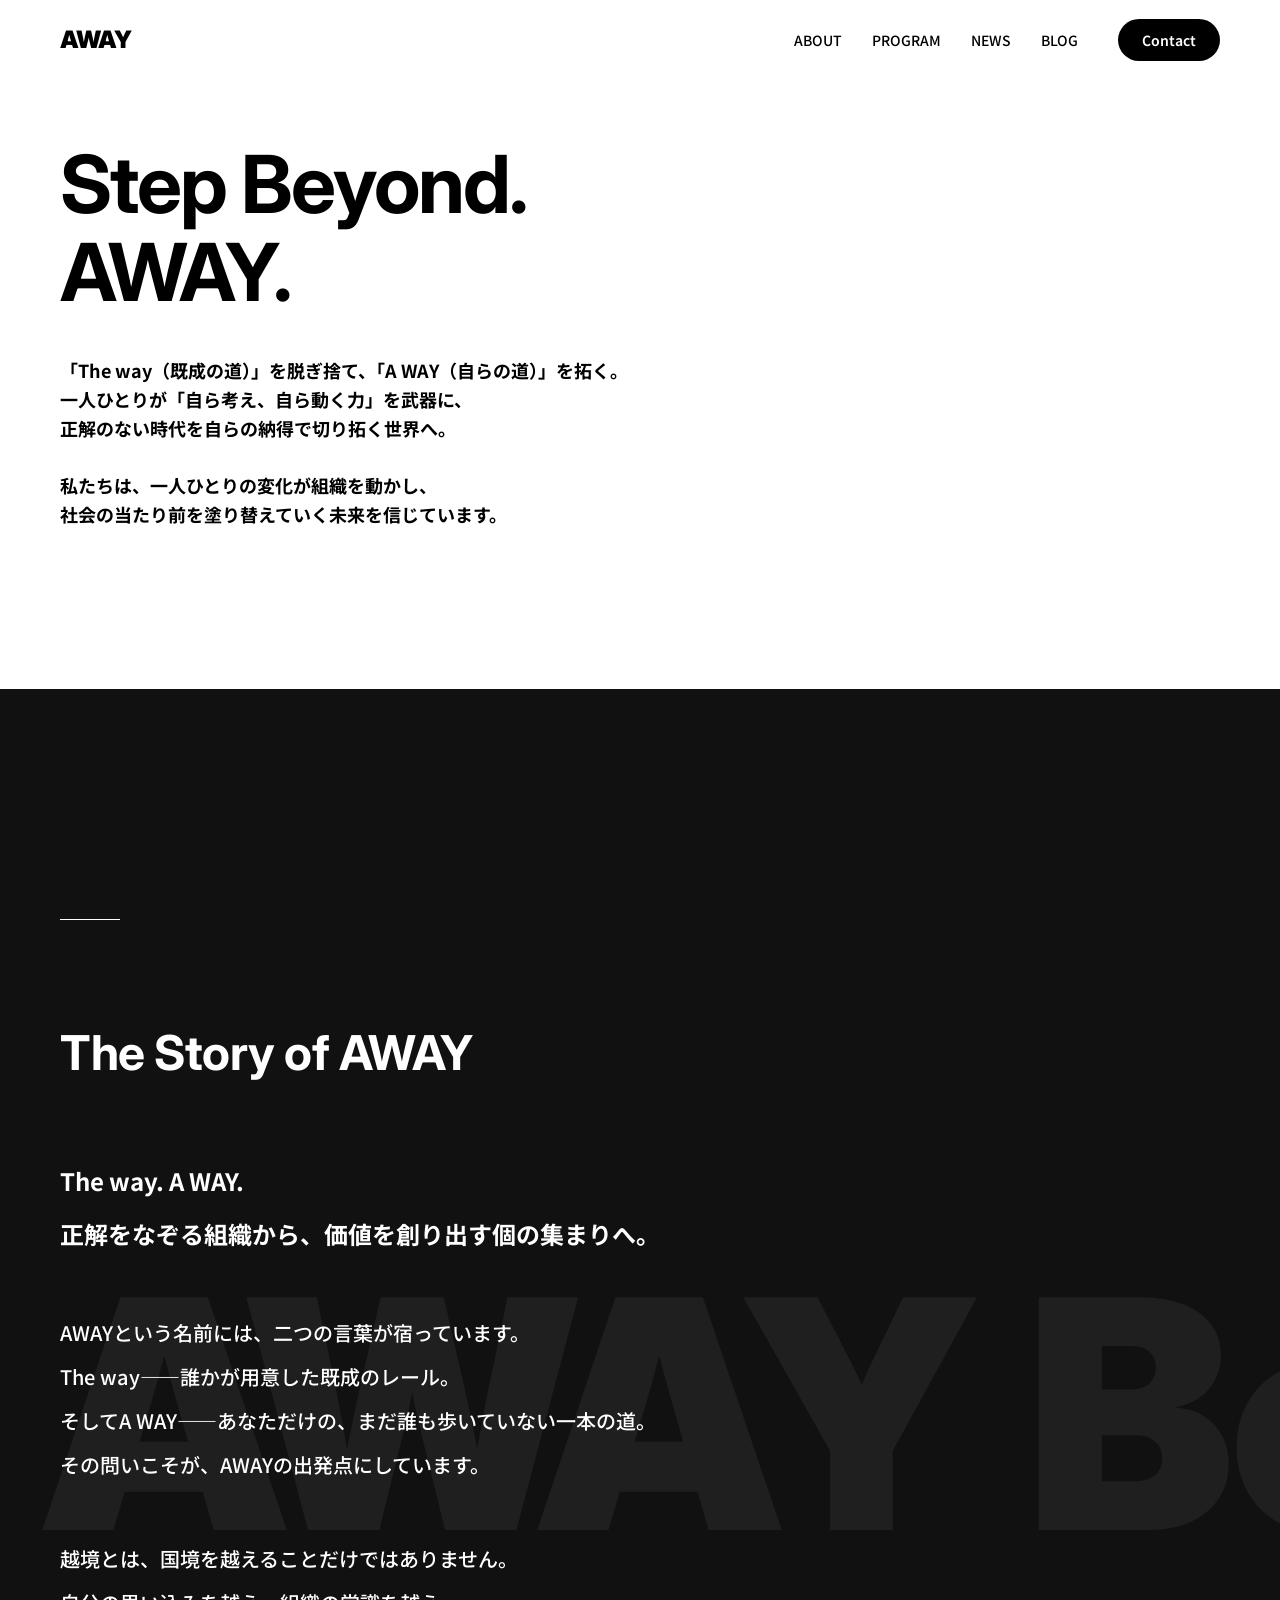
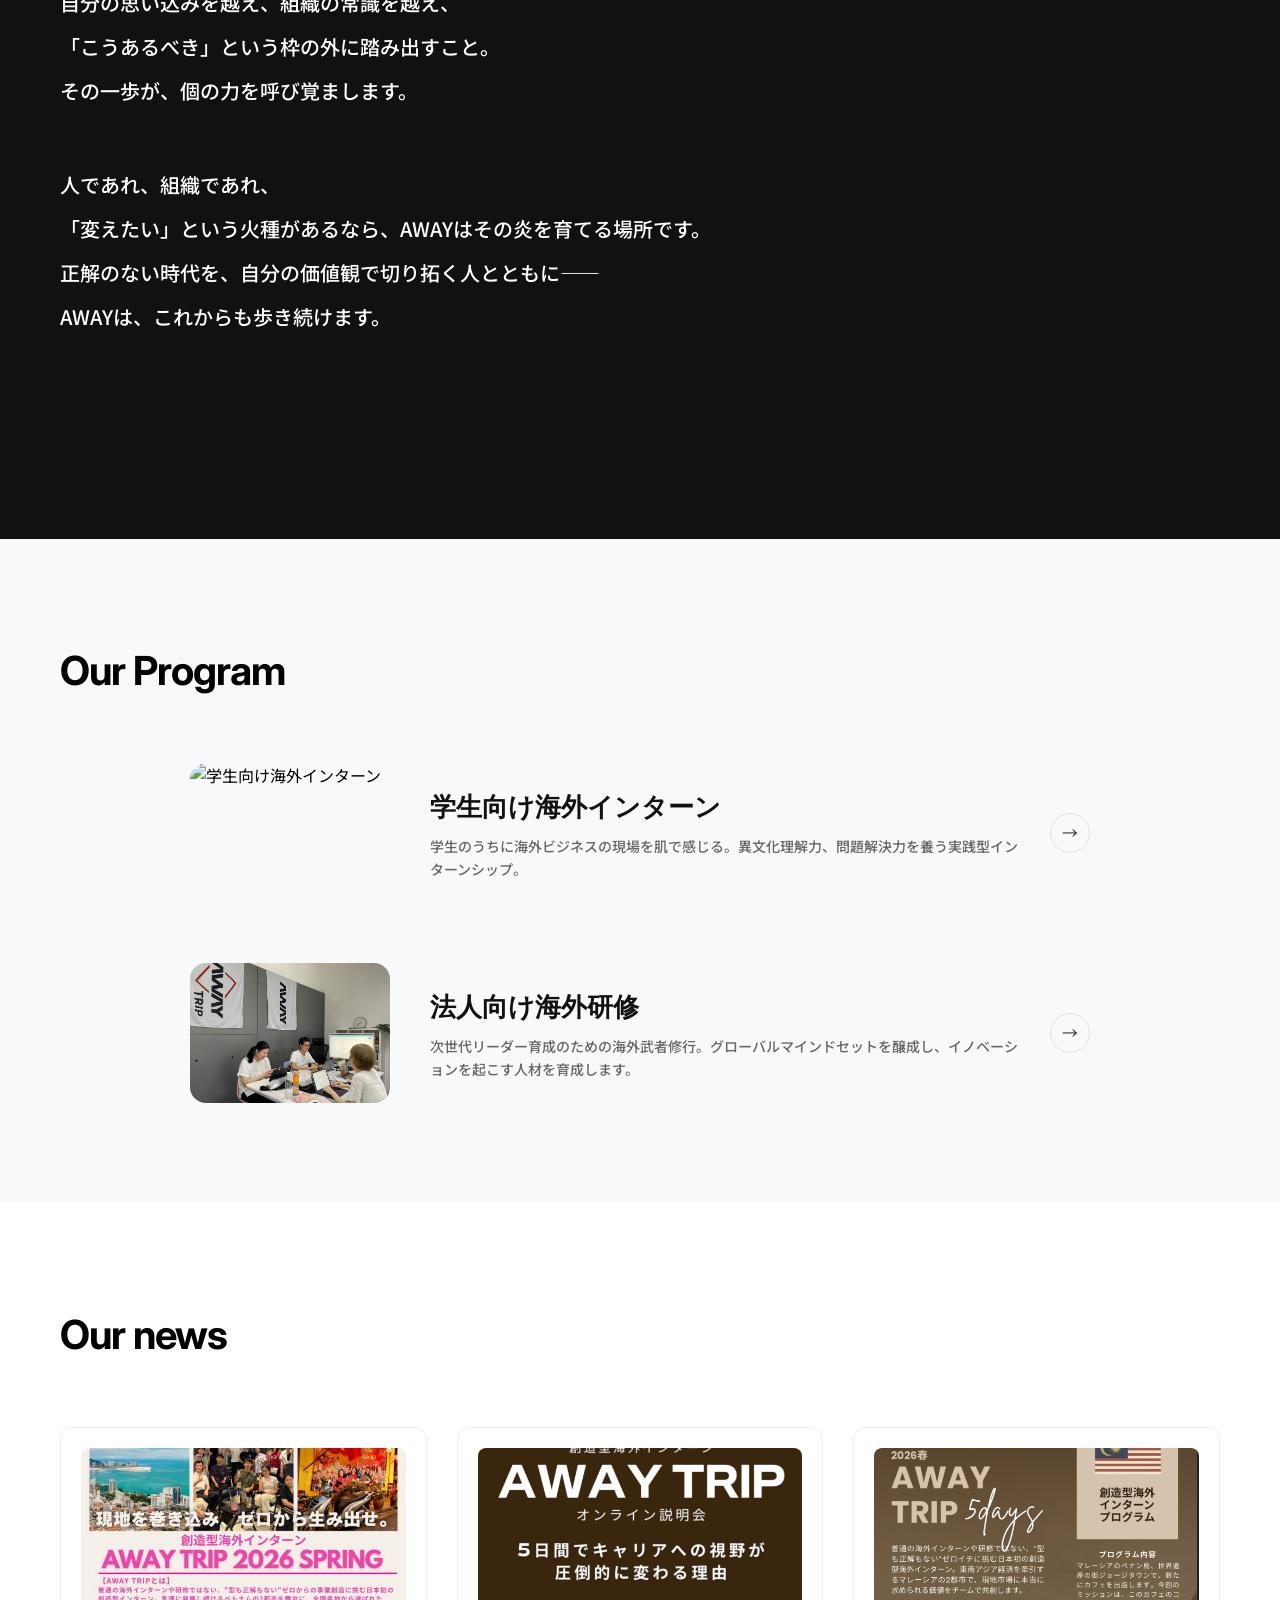
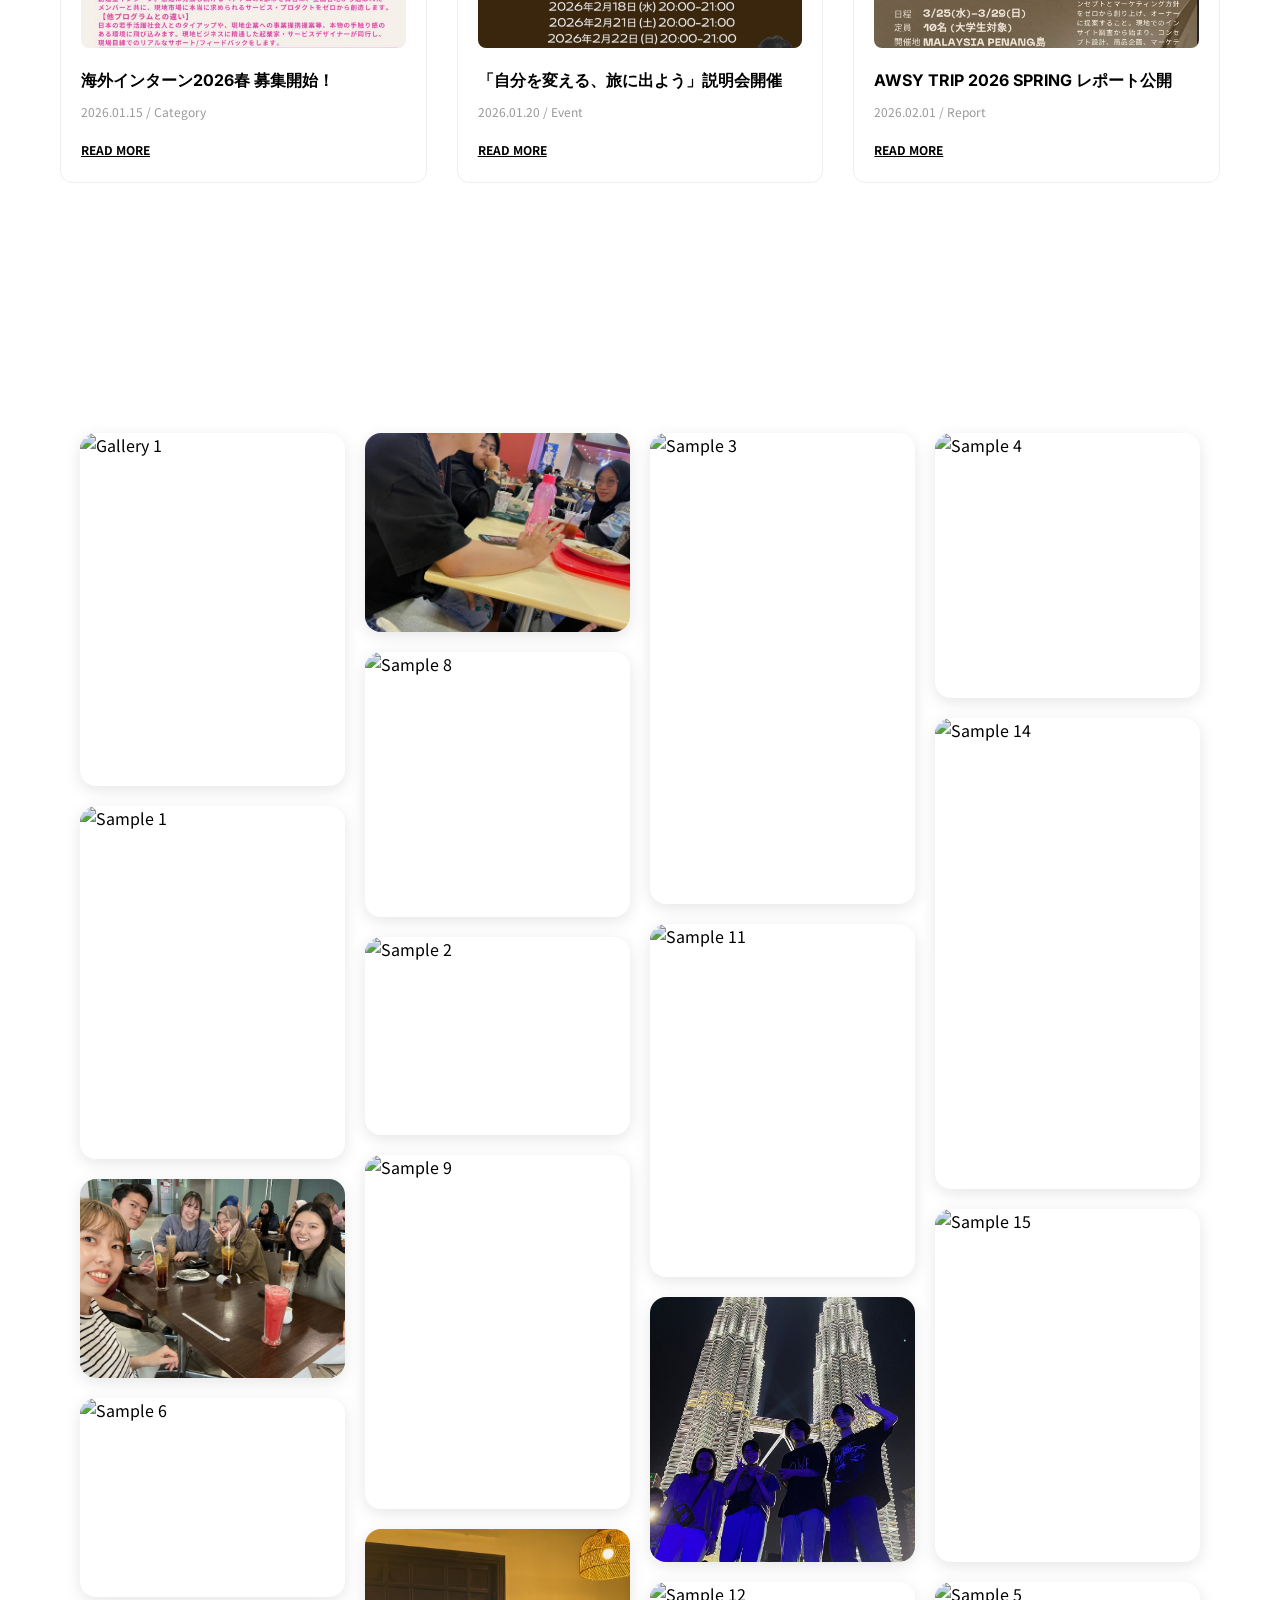
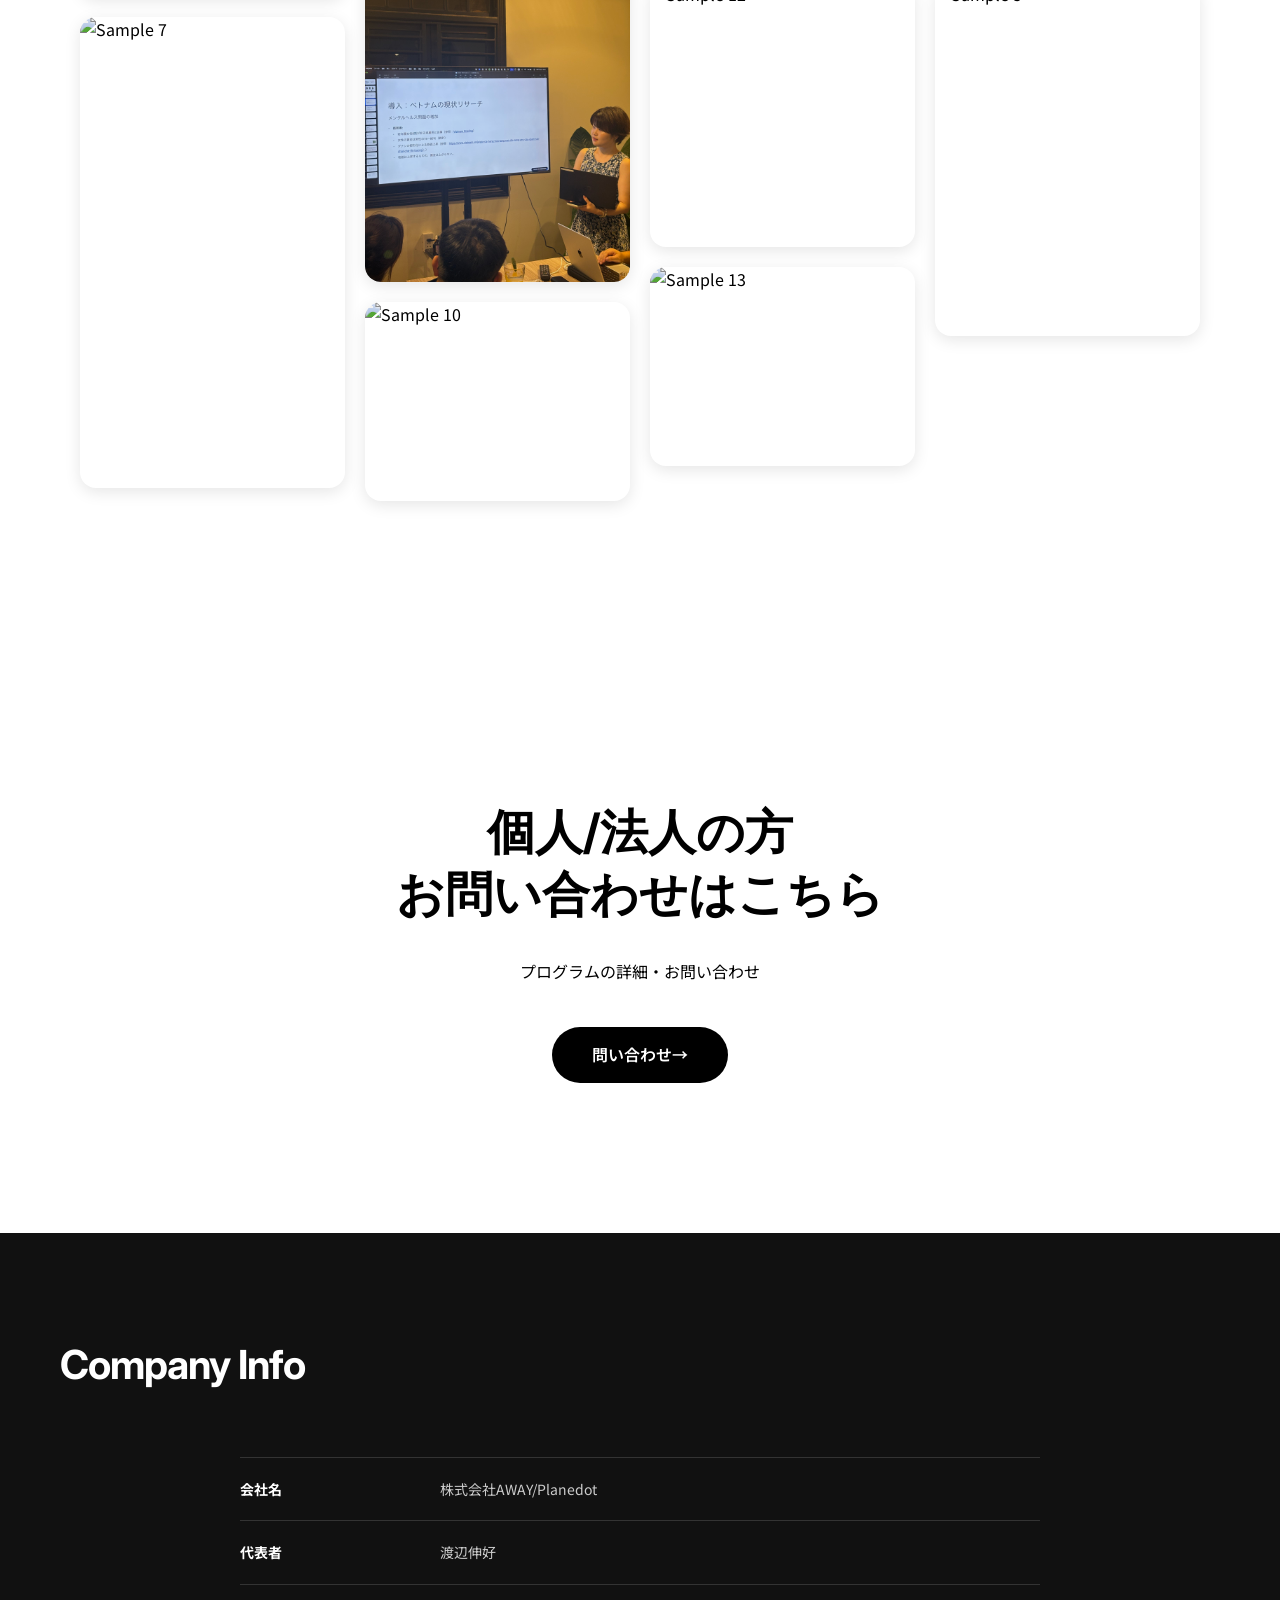
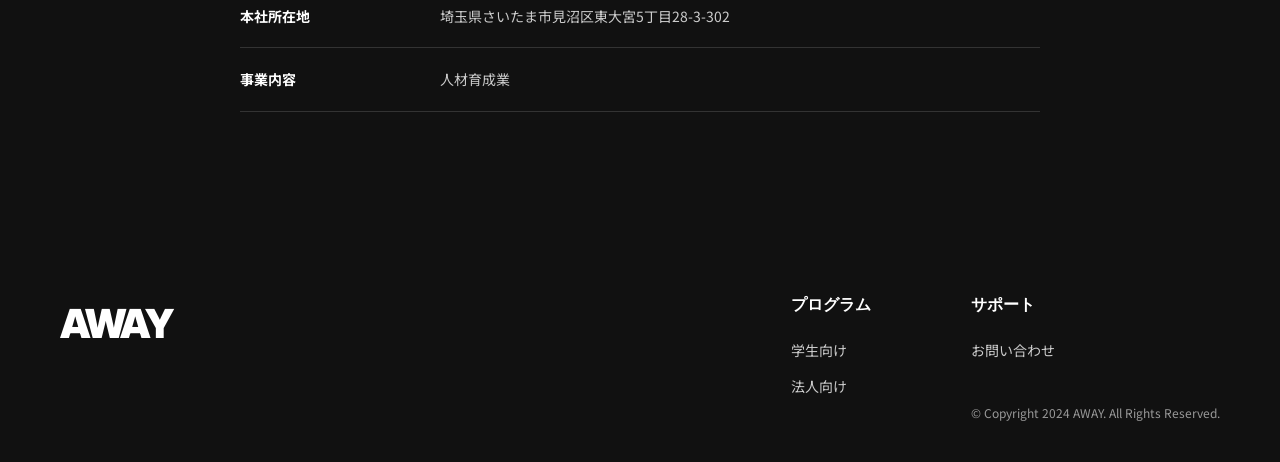
==== index.html @ 97340604 "Initial commit" ====
<!DOCTYPE html>
<html lang="ja">

<head>
    <meta charset="UTF-8">
    <meta name="viewport" content="width=device-width, initial-scale=1.0">
    <title>AWAY - Step Beyond.</title>
    <link rel="preconnect" href="https://fonts.googleapis.com">
    <link rel="preconnect" href="https://fonts.gstatic.com" crossorigin>
    <link
        href="https://fonts.googleapis.com/css2?family=Inter:wght@400;500;600;700&family=Noto+Sans+JP:wght@400;500;700&display=swap"
        rel="stylesheet">
    <link rel="icon" href="favicon.png" type="image/png">
    <link rel="stylesheet" href="styles.css">
</head>

<body>
    <header class="header">
        <div class="container header-container">
            <a href="#" class="logo">AWAY</a>
            <nav class="nav">
                <ul class="nav-list">
                    <li><a href="#about">ABOUT</a></li>
                    <li><a href="#program">Program</a></li>
                    <li><a href="#news">News</a></li>
                    <li><a href="https://note.com/away_college" target="_blank">Blog</a></li>
                </ul>
                <a href="contact.html" class="btn btn-black">Contact</a>
            </nav>
        </div>
    </header>

    <main>
        <section id="about" class="hero">
            <div class="container">
                <h1 class="hero-title">Step Beyond.<br>AWAY.</h1>
                <p class="hero-text">
                    「The way（既成の道）」を脱ぎ捨て、「A WAY（自らの道）」を拓く。<br>
                    一人ひとりが「自ら考え、自ら動く力」を武器に、<br>
                    正解のない時代を自らの納得で切り拓く世界へ。<br><br>

                    私たちは、一人ひとりの変化が組織を動かし、<br>
                    社会の当たり前を塗り替えていく未来を信じています。<br>
                </p>
            </div>
        </section>

        <section class="story theme-dark">
            <div class="story-background-text" aria-hidden="true">AWAY Beyond</div>
            <div class="container" style="position: relative; z-index: 2;">
                <div class="hero-divider"></div>
                <div class="hero-description-block">
                    <h2 class="story-title">The Story of AWAY</h2>
                    <p class="story-lead">
                        The way. A WAY.<br>
                        正解をなぞる組織から、価値を創り出す個の集まりへ。
                    </p>
                    <p>
                        AWAYという名前には、二つの言葉が宿っています。<br>
                        The way——誰かが用意した既成のレール。<br>
                        そしてA WAY——あなただけの、まだ誰も歩いていない一本の道。<br>
                        その問いこそが、AWAYの出発点にしています。
                    </p>
                    <p>
                        越境とは、国境を越えることだけではありません。<br>
                        自分の思い込みを越え、組織の常識を越え、<br>
                        「こうあるべき」という枠の外に踏み出すこと。<br>
                        その一歩が、個の力を呼び覚まします。
                    </p>
                    <p>
                        人であれ、組織であれ、<br>
                        「変えたい」という火種があるなら、AWAYはその炎を育てる場所です。<br>
                        正解のない時代を、自分の価値観で切り拓く人とともに——<br>
                        AWAYは、これからも歩き続けます。
                    </p>
                </div>
            </div>
        </section>

        <section id="program" class="program">
            <div class="container">
                <h2 class="section-title">Our Program</h2>
                <div class="program-list">
                    <a href="student-program.html" class="program-item">
                        <div class="program-item-image">
                            <img src="images/学生向け.png" alt="学生向け海外インターン" class="program-image">
                        </div>
                        <div class="program-item-content">
                            <h3 class="program-item-title">学生向け海外インターン</h3>
                            <p class="program-item-desc">学生のうちに海外ビジネスの現場を肌で感じる。異文化理解力、問題解決力を養う実践型インターンシップ。</p>
                        </div>
                        <div class="program-item-icon">
                            <span class="program-arrow-circle">→</span>
                        </div>
                    </a>
                    
                    <a href="business-program.html" class="program-item">
                        <div class="program-item-image">
                            <img src="images/社会人向け.jpg" alt="法人向け海外研修" class="program-image">
                        </div>
                        <div class="program-item-content">
                            <h3 class="program-item-title">法人向け海外研修</h3>
                            <p class="program-item-desc">次世代リーダー育成のための海外武者修行。グローバルマインドセットを醸成し、イノベーションを起こす人材を育成します。</p>
                        </div>
                        <div class="program-item-icon">
                            <span class="program-arrow-circle">→</span>
                        </div>
                    </a>
                </div>

            </div>
        </section>

        <section id="news" class="news">
            <div class="container">
                <h2 class="section-title">Our news</h2>
                <div class="news-grid">
                    <article class="news-card">
                        <div class="news-image-wrapper">
                            <img src="images/2026春.png" alt="News 1" class="news-image">
                        </div>
                        <div class="news-content">
                            <h3 class="news-title">海外インターン2026春 募集開始！</h3>
                            <p class="news-date">2026.01.15 / Category</p>
                            <a href="https://www.instagram.com/awaycollege/" class="news-link" target="_blank">READ
                                MORE</a>
                        </div>
                    </article>
                    <article class="news-card">
                        <div class="news-image-wrapper">
                            <img src="images/2026超短期説明会.png" alt="News 2" class="news-image">
                        </div>
                        <div class="news-content">
                            <h3 class="news-title">「自分を変える、旅に出よう」説明会開催</h3>
                            <p class="news-date">2026.01.20 / Event</p>
                            <a href="https://www.instagram.com/awaycollege/" class="news-link" target="_blank">READ
                                MORE</a>
                        </div>
                    </article>
                    <article class="news-card">
                        <div class="news-image-wrapper">
                            <img src="images/2026超短期.png" alt="News 3" class="news-image">
                        </div>
                        <div class="news-content">
                            <h3 class="news-title">AWSY TRIP 2026 SPRING レポート公開</h3>
                            <p class="news-date">2026.02.01 / Report</p>
                            <a href="https://www.instagram.com/awaycollege/" class="news-link" target="_blank">READ
                                MORE</a>
                        </div>
                    </article>
                </div>
            </div>
        </section>

        <section class="gallery">
            <div class="gallery-container">
                <div class="gallery-item">
                    <img src="images/history1.JPG" alt="Gallery 1" class="gallery-img p-portrait">
                </div>
                <div class="gallery-item">
                    <img src="https://picsum.photos/seed/away1/600/800" alt="Sample 1" class="gallery-img p-portrait">
                </div>
                <div class="gallery-item">
                    <img src="images/history2.jpg" alt="Gallery 2" class="gallery-img p-landscape">
                </div>
                <div class="gallery-item">
                    <img src="https://picsum.photos/seed/away6/800/600" alt="Sample 6" class="gallery-img p-landscape">
                </div>
                <div class="gallery-item">
                    <img src="https://picsum.photos/seed/away7/600/900" alt="Sample 7" class="gallery-img p-tall">
                </div>
                <div class="gallery-item">
                    <img src="images/history3.jpg" alt="Gallery 3" class="gallery-img p-landscape">
                </div>
                <div class="gallery-item">
                    <img src="https://picsum.photos/seed/away8/600/600" alt="Sample 8" class="gallery-img p-square">
                </div>
                <div class="gallery-item">
                    <img src="https://picsum.photos/seed/away2/800/600" alt="Sample 2" class="gallery-img p-landscape">
                </div>
                <div class="gallery-item">
                    <img src="https://picsum.photos/seed/away9/600/800" alt="Sample 9" class="gallery-img p-portrait">
                </div>
                <div class="gallery-item">
                    <img src="images/history4.jpg" alt="Gallery 4" class="gallery-img p-portrait">
                </div>
                <div class="gallery-item">
                    <img src="https://picsum.photos/seed/away10/800/600" alt="Sample 10" class="gallery-img p-landscape">
                </div>
                <div class="gallery-item">
                    <img src="https://picsum.photos/seed/away3/600/900" alt="Sample 3" class="gallery-img p-tall">
                </div>
                <div class="gallery-item">
                    <img src="https://picsum.photos/seed/away11/600/800" alt="Sample 11" class="gallery-img p-portrait">
                </div>
                <div class="gallery-item">
                    <img src="images/history5.jpg" alt="Gallery 5" class="gallery-img p-square">
                </div>
                <div class="gallery-item">
                    <img src="https://picsum.photos/seed/away12/600/600" alt="Sample 12" class="gallery-img p-square">
                </div>
                <div class="gallery-item">
                    <img src="https://picsum.photos/seed/away13/800/600" alt="Sample 13" class="gallery-img p-landscape">
                </div>
                <div class="gallery-item">
                    <img src="https://picsum.photos/seed/away4/600/600" alt="Sample 4" class="gallery-img p-square">
                </div>
                <div class="gallery-item">
                    <img src="https://picsum.photos/seed/away14/600/900" alt="Sample 14" class="gallery-img p-tall">
                </div>
                <div class="gallery-item">
                    <img src="https://picsum.photos/seed/away15/600/800" alt="Sample 15" class="gallery-img p-portrait">
                </div>
                <div class="gallery-item">
                    <img src="https://picsum.photos/seed/away5/600/700" alt="Sample 5" class="gallery-img p-portrait">
                </div>
            </div>
        </section>

        <section class="cta">
            <div class="container cta-container">
                <div class="cta-decoration-left">
                    <img src="assets/abstract-shape-1.png" alt="" aria-hidden="true">
                </div>
                <div class="cta-content">
                    <h4 class="cta-title">個人/法人の方<br>お問い合わせはこちら</h4>
                    <p class="cta-text">
                        プログラムの詳細・お問い合わせ<br>
                    </p>
                    <a href="contact.html" class="btn btn-black cta-btn">問い合わせ <span class="arrow-white">→</span></a>
                </div>
                <div class="cta-decoration-right">
                    <img src="assets/abstract-shape-2.png" alt="" aria-hidden="true">
                </div>
            </div>
        </section>
        <section class="company-info theme-dark">
            <div class="container">
                <h2 class="section-title">Company Info</h2>
                <div class="company-table">
                    <div class="table-row">
                        <div class="row-label">会社名</div>
                        <div class="row-value">株式会社AWAY/Planedot</div>
                    </div>
                    <div class="table-row">
                        <div class="row-label">代表者</div>
                        <div class="row-value">渡辺伸好</div>
                    </div>
                    <div class="table-row">
                        <div class="row-label">本社所在地</div>
                        <div class="row-value">埼玉県さいたま市見沼区東大宮5丁目28-3-302</div>
                    </div>
                    <div class="table-row">
                        <div class="row-label">事業内容</div>
                        <div class="row-value">人材育成業</div>
                    </div>
                </div>
            </div>
        </section>
    </main>

    <footer class="footer theme-dark">
        <div class="container footer-container">
            <div class="footer-logo">
                <a href="#">AWAY</a>
            </div>
            <div class="footer-links">
                <div class="footer-column">
                    <h4>プログラム</h4>
                    <ul>
                        <li><a href="#">学生向け</a></li>
                        <li><a href="business-program.html">法人向け</a></li>
                    </ul>
                </div>
                <div class="footer-column">
                    <h4>サポート</h4>
                    <ul>
                        <li><a href="contact.html">お問い合わせ</a></li>
                    </ul>
                    <p class="copyright">© Copyright 2024 AWAY. All Rights Reserved.</p>
                </div>
            </div>
        </div>
    </footer>

    <script src="script.js"></script>
</body>

</html>
---- styles.css ----
/* Global Styles */
:root {
    --text-color: #000;
    --bg-color: #fff;
    --gray-light: #f5f5f5;
    --gray-medium: #888;
    --accent-color: #000;
    --font-heading: 'Inter', sans-serif;
    --font-body: 'Noto Sans JP', sans-serif;
    --container-width: 1200px;
    --header-height: 80px;
}

* {
    margin: 0;
    padding: 0;
    box-sizing: border-box;
}

body {
    font-family: var(--font-body);
    color: var(--text-color);
    line-height: 1.6;
    background-color: var(--bg-color);
    -webkit-font-smoothing: antialiased;
}

a {
    text-decoration: none;
    color: inherit;
}

ul {
    list-style: none;
}

img {
    max-width: 100%;
    display: block;
}

.container {
    max-width: var(--container-width);
    margin: 0 auto;
    padding: 0 20px;
}

/* Typography */
h1,
h2,
h3,
h4 {
    font-family: var(--font-heading);
    font-weight: 700;
}

/* Header */
.header {
    height: var(--header-height);
    display: flex;
    align-items: center;
    position: fixed;
    top: 0;
    left: 0;
    width: 100%;
    background: rgba(255, 255, 255, 0.9);
    backdrop-filter: blur(10px);
    z-index: 1000;
}

.header-container {
    display: flex;
    justify-content: space-between;
    align-items: center;
    width: 100%;
}

.logo {
    font-family: var(--font-heading);
    font-weight: 900;
    font-size: 24px;
    letter-spacing: -1px;
    text-transform: uppercase;
}

.nav {
    display: flex;
    align-items: center;
    gap: 40px;
}

.nav-list {
    display: flex;
    gap: 30px;
}

.nav-list a {
    font-size: 14px;
    font-weight: 500;
    text-transform: uppercase;
}

.btn {
    display: inline-flex;
    align-items: center;
    justify-content: center;
    padding: 10px 24px;
    border-radius: 50px;
    font-weight: 600;
    font-size: 14px;
    transition: all 0.3s ease;
}

.btn-black {
    background-color: #000;
    color: #fff;
}

.btn-black:hover {
    background-color: #333;
    transform: translateY(-2px);
}

/* Hero Section */
.hero {
    padding-top: calc(var(--header-height) + 60px);
    padding-bottom: 100px;
}

.hero-title {
    font-size: 80px;
    line-height: 1.1;
    margin-bottom: 40px;
    letter-spacing: -2px;
}

.hero-text {
    font-size: 18px;
    font-weight: 700;
    margin-bottom: 60px;
    max-width: 800px;
}

.hero-divider {
    height: 1px;
    width: 60px;
    background-color: #000;
    margin: 80px 0;
}

.hero-description-block {
    font-size: 20px;
    color: #333;
    max-width: 900px;
    line-height: 2.2;
    font-weight: 500;
}

.story-title {
    font-size: 48px;
    margin-bottom: 50px;
    letter-spacing: -0.5px;
}

.story-lead {
    font-size: 24px;
    font-weight: 700;
    margin-bottom: 50px;
}

.hero-description-block p {
    margin-bottom: 50px;
}

/* Section Common */
.section-title {
    font-size: 40px;
    margin-bottom: 60px;
    letter-spacing: -1px;
}

/* Program Section */
.program {
    padding: 100px 0;
    background-color: #f8f9fa;
}

.program-list {
    display: flex;
    flex-direction: column;
    gap: 60px;
    max-width: 900px;
    margin: 0 auto;
}

.program-item {
    display: flex;
    align-items: center;
    text-decoration: none;
    color: inherit;
    transition: opacity 0.3s ease;
    background: transparent;
}

.program-item:hover {
    opacity: 0.8;
}

.program-item-image {
    width: 200px;
    height: 140px;
    border-radius: 16px;
    overflow: hidden;
    flex-shrink: 0;
    margin-right: 40px;
}

.program-image {
    width: 100%;
    height: 100%;
    object-fit: cover;
    transition: transform 0.6s ease;
}

.program-item:hover .program-image {
    transform: scale(1.05);
}

.program-item-content {
    flex-grow: 1;
}

.program-item-title {
    font-size: 26px;
    font-weight: 800;
    margin-bottom: 8px;
    color: #111;
}

.program-item-desc {
    font-size: 14px;
    color: #666;
    font-weight: 500;
    line-height: 1.6;
}

.program-item-icon {
    margin-left: 20px;
}

.program-arrow-circle {
    display: inline-flex;
    align-items: center;
    justify-content: center;
    width: 40px;
    height: 40px;
    border: 1px solid #e0e0e0;
    border-radius: 50%;
    color: #333;
    font-size: 16px;
    transition: all 0.3s ease;
}

.program-item:hover .program-arrow-circle {
    border-color: #111;
    color: #111;
    transform: translateX(4px);
}



/* News Section */
.news {
    padding: 100px 0;
}

.news-grid {
    display: grid;
    grid-template-columns: repeat(3, 1fr);
    gap: 30px;
}

.news-card {
    border: 1px solid #eee;
    border-radius: 12px;
    overflow: hidden;
    padding: 20px;
    transition: all 0.3s ease;
}

.news-card:hover {
    box-shadow: 0 10px 20px rgba(0, 0, 0, 0.05);
}

.news-image-wrapper {
    height: 200px;
    border-radius: 8px;
    overflow: hidden;
    margin-bottom: 20px;
}

.news-image {
    width: 100%;
    height: 100%;
    object-fit: cover;
}

.news-title {
    font-size: 16px;
    margin-bottom: 10px;
    line-height: 1.5;
}

.news-date {
    font-size: 12px;
    color: #999;
    margin-bottom: 15px;
}

.news-link {
    font-size: 12px;
    font-weight: 700;
    text-transform: uppercase;
    text-decoration: underline;
}

/* Gallery Section - Vertical Dynamic Layout */
.gallery {
    padding: 150px 0;
    background-color: #fff;
}

.gallery-container {
    max-width: 1200px;
    margin: 0 auto;
    padding: 0 40px;
    column-count: 4;
    column-gap: 20px;
}

.gallery-item {
    position: relative;
    overflow: hidden;
    border-radius: 16px;
    opacity: 0;
    transform: translateY(30px);
    transition: all 0.6s cubic-bezier(0.22, 1, 0.36, 1);
    cursor: pointer;
    box-shadow: 0 4px 16px rgba(0, 0, 0, 0.1);
    break-inside: avoid;
    margin-bottom: 20px;
}

.gallery-item.is-visible {
    opacity: 1;
    transform: translateY(0);
}

.gallery-item.is-visible:hover {
    transform: translateY(-8px) scale(1.02);
    box-shadow: 0 20px 40px rgba(0,0,0,0.15);
    z-index: 2;
}

.gallery-img {
    width: 100%;
    height: auto;
    display: block;
    object-fit: cover;
    transition: transform 0.6s cubic-bezier(0.22, 1, 0.36, 1);
    filter: brightness(0.95);
}

.gallery-img.p-portrait { aspect-ratio: 3/4; }
.gallery-img.p-landscape { aspect-ratio: 4/3; }
.gallery-img.p-tall { aspect-ratio: 9/16; }
.gallery-img.p-square { aspect-ratio: 1/1; }

.gallery-item:hover .gallery-img {
    transform: scale(1.08) rotate(1deg);
    filter: brightness(1.1);
}

@media (max-width: 1024px) {
    .gallery-container {
        column-count: 3;
    }
}

@media (max-width: 768px) {
    .gallery-container {
        column-count: 2;
        column-gap: 16px;
        padding: 0 20px;
    }
    
    .gallery-item {
        margin-bottom: 16px;
        border-radius: 12px;
    }
}

@media (max-width: 480px) {
    .gallery-container {
        column-count: 1;
    }
}

/* CTA Section */
.cta {
    padding: 150px 0;
    text-align: center;
    position: relative;
    overflow: hidden;
}

.cta-container {
    position: relative;
    z-index: 2;
}

.cta-title {
    font-size: 48px;
    margin-bottom: 30px;
    line-height: 1.3;
}

.cta-text {
    font-size: 16px;
    margin-bottom: 40px;
    line-height: 2;
}

.cta-btn {
    padding: 15px 40px;
    font-size: 16px;
}

.cta-decoration-left,
.cta-decoration-right {
    position: absolute;
    top: 50%;
    transform: translateY(-50%);
    width: 200px;
    height: 200px;
    z-index: 1;
    opacity: 0.8;
}

.cta-decoration-left {
    left: 100px;
}

.cta-decoration-right {
    right: 100px;
}

/* Company Info Section */
.company-info {
    padding: 100px 0;
    background-color: var(--gray-light);
}

.company-table {
    max-width: 800px;
    margin: 0 auto;
    border-top: 1px solid #ddd;
}

.table-row {
    display: flex;
    padding: 20px 0;
    border-bottom: 1px solid #ddd;
}

.row-label {
    width: 200px;
    font-weight: 700;
    font-size: 14px;
    color: #333;
}

.row-value {
    flex: 1;
    font-size: 14px;
    color: #666;
}

@media (max-width: 768px) {
    .table-row {
        flex-direction: column;
        gap: 8px;
    }

    .row-label {
        width: 100%;
    }
}

/* Footer */
.footer {
    padding: 80px 0 40px;
    border-top: 1px solid #eee;
}

.footer-container {
    display: flex;
    justify-content: space-between;
}

.footer-logo a {
    font-family: var(--font-heading);
    font-size: 40px;
    font-weight: 900;
    letter-spacing: -2px;
}

.footer-links {
    display: flex;
    gap: 100px;
}

.footer-column h4 {
    font-size: 16px;
    margin-bottom: 20px;
}

.footer-column ul li {
    margin-bottom: 10px;
}

.footer-column ul li a {
    font-size: 14px;
    color: #666;
}

.footer-column ul li a:hover {
    color: #000;
}

/* Contact Form Styles */
.contact-form {
    background: #fff;
}

.form-group {
    margin-bottom: 30px;
}

.form-group label {
    display: block;
    font-weight: 700;
    font-size: 14px;
    margin-bottom: 10px;
    color: #333;
}

.required {
    color: #ff4d4d;
    font-size: 11px;
    padding: 2px 6px;
    background: #fff0f0;
    border-radius: 4px;
    margin-left: 5px;
}

.form-group input[type="text"],
.form-group input[type="email"],
.form-group select,
.form-group textarea {
    width: 100%;
    padding: 15px;
    border: 1px solid #ddd;
    border-radius: 8px;
    font-family: inherit;
    font-size: 16px;
    transition: border-color 0.3s ease;
}

.form-group input:focus,
.form-group select:focus,
.form-group textarea:focus {
    outline: none;
    border-color: #000;
}

.radio-group {
    display: flex;
    gap: 30px;
    padding: 10px 0;
}

.radio-label {
    display: flex;
    align-items: center;
    gap: 8px;
    cursor: pointer;
    font-weight: 500 !important;
}

.radio-label input[type="radio"] {
    width: 18px;
    height: 18px;
    accent-color: #000;
}

.copyright {
    margin-top: 40px;
    font-size: 12px;
    color: #999;
}

/* Theme Dark Styles */
.theme-dark {
    background-color: #111;
    color: #fff;
}

.story {
    padding: 150px 0;
    position: relative;
    overflow: hidden;
}

.story-background-text {
    position: absolute;
    top: 50%;
    left: 0;
    transform: translate(10vw, -50%);
    font-size: 25vw;
    font-weight: 900;
    color: rgba(255, 255, 255, 0.06);
    white-space: nowrap;
    z-index: 0;
    font-family: var(--font-heading);
    pointer-events: none;
    letter-spacing: -5px;
}

.theme-dark .hero-divider {
    background-color: #fff;
}

.theme-dark .hero-description-block {
    color: #fff;
}

.theme-dark .story-title {
    color: #fff;
}

.theme-dark .section-title {
    color: #fff;
}

.gallery.theme-dark {
    background-color: #111;
}

.company-info.theme-dark {
    background-color: #111;
}

.theme-dark .row-label {
    color: #fff;
}

.theme-dark .row-value {
    color: #ccc;
}

.theme-dark .table-row {
    border-bottom: 1px solid #333;
}

.theme-dark .company-table {
    border-top: 1px solid #333;
}

footer.theme-dark {
    background-color: #111;
    border-top: none;
}

.theme-dark .footer-logo a {
    color: #fff;
}

.theme-dark .footer-column h4 {
    color: #fff;
}

.theme-dark .footer-column ul li a {
    color: #ccc;
}

.theme-dark .footer-column ul li a:hover {
    color: #fff;
}


/* Responsive */
@media (max-width: 768px) {
    .header-container {
        padding: 0 20px;
    }

    .nav {
        display: none;
        /* simple hide for now */
    }

    .hero-title {
        font-size: 48px;
    }

    .program-item {
        flex-direction: column;
        align-items: flex-start;
        gap: 20px;
    }

    .program-item-image {
        width: 100%;
        height: auto;
        aspect-ratio: 16/9;
        margin-right: 0;
    }

    .program-item-icon {
        margin-left: 0;
        align-self: flex-end;
    }

    .news-grid {
        grid-template-columns: 1fr;
    }

    .cta-decoration-left,
    .cta-decoration-right {
        display: none;
    }

    .footer-container {
        flex-direction: column;
        gap: 40px;
    }

    .footer-links {
        flex-direction: column;
        gap: 40px;
    }
}
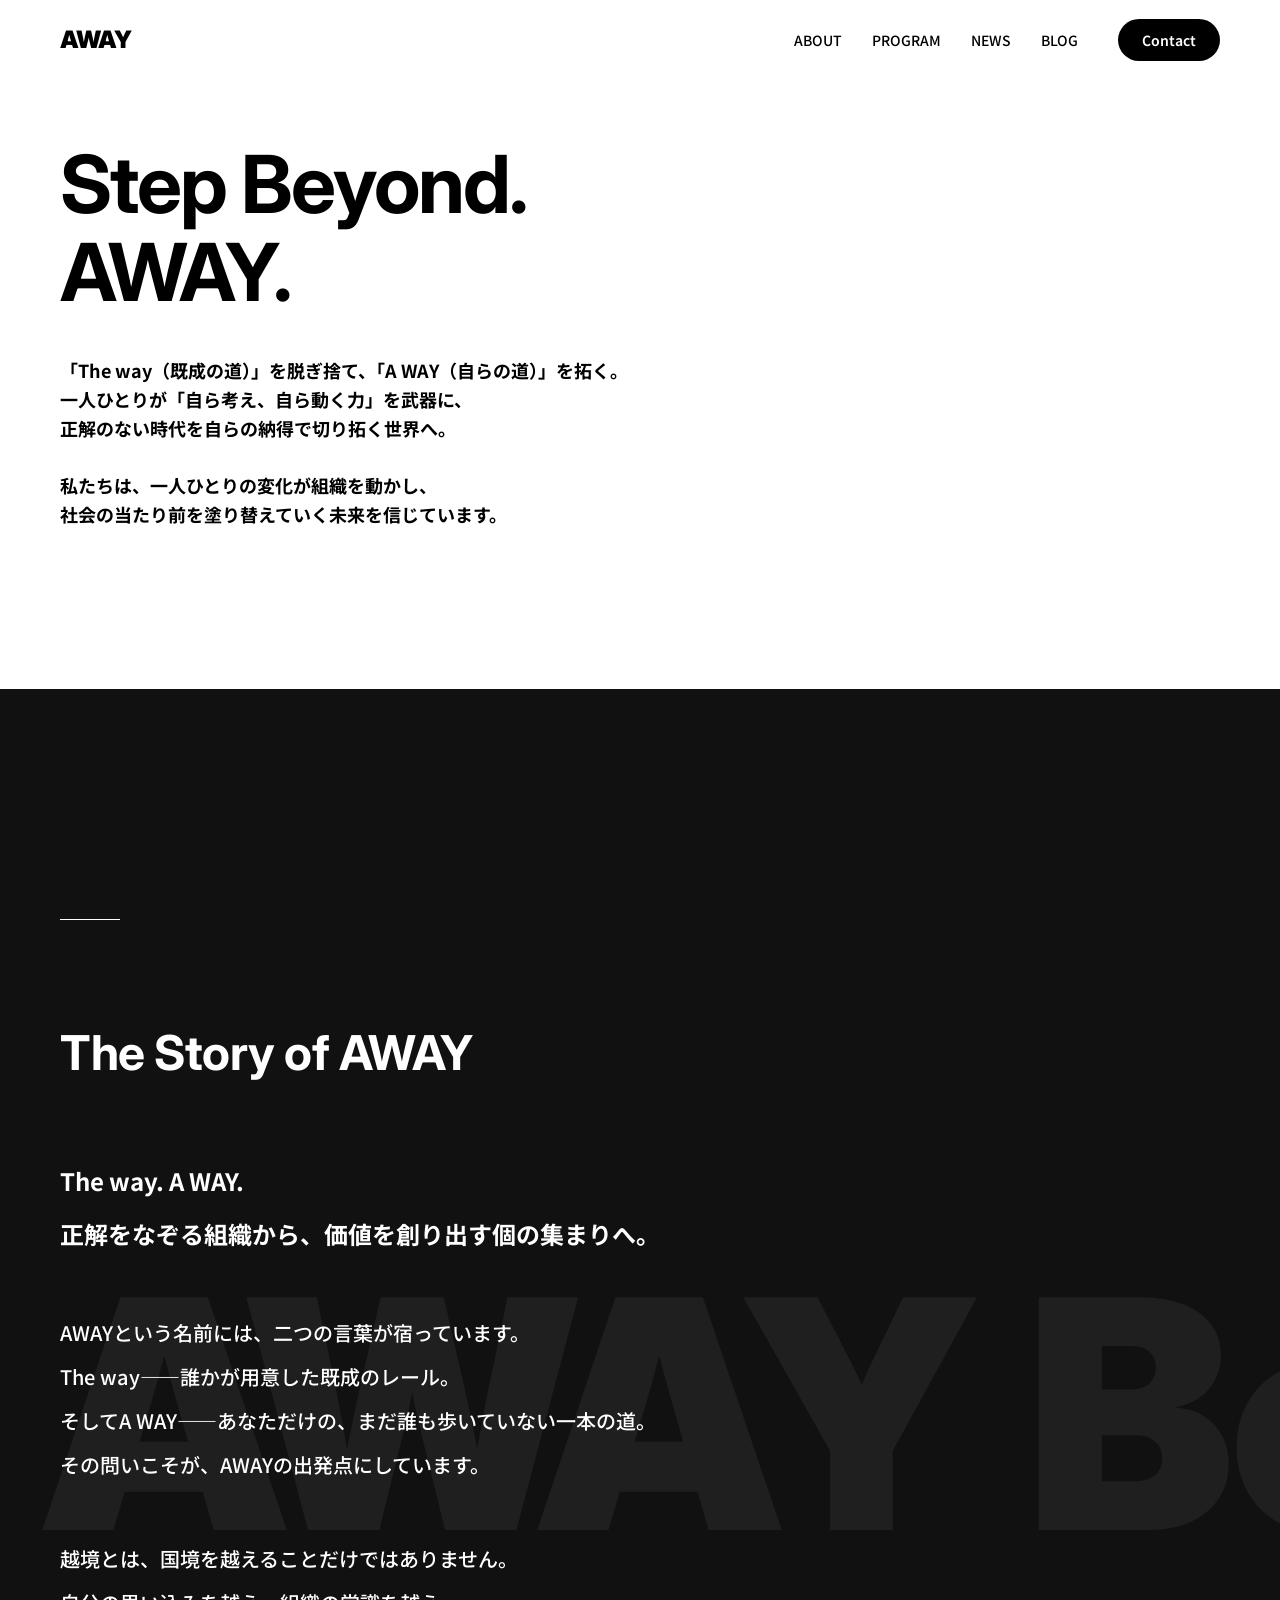
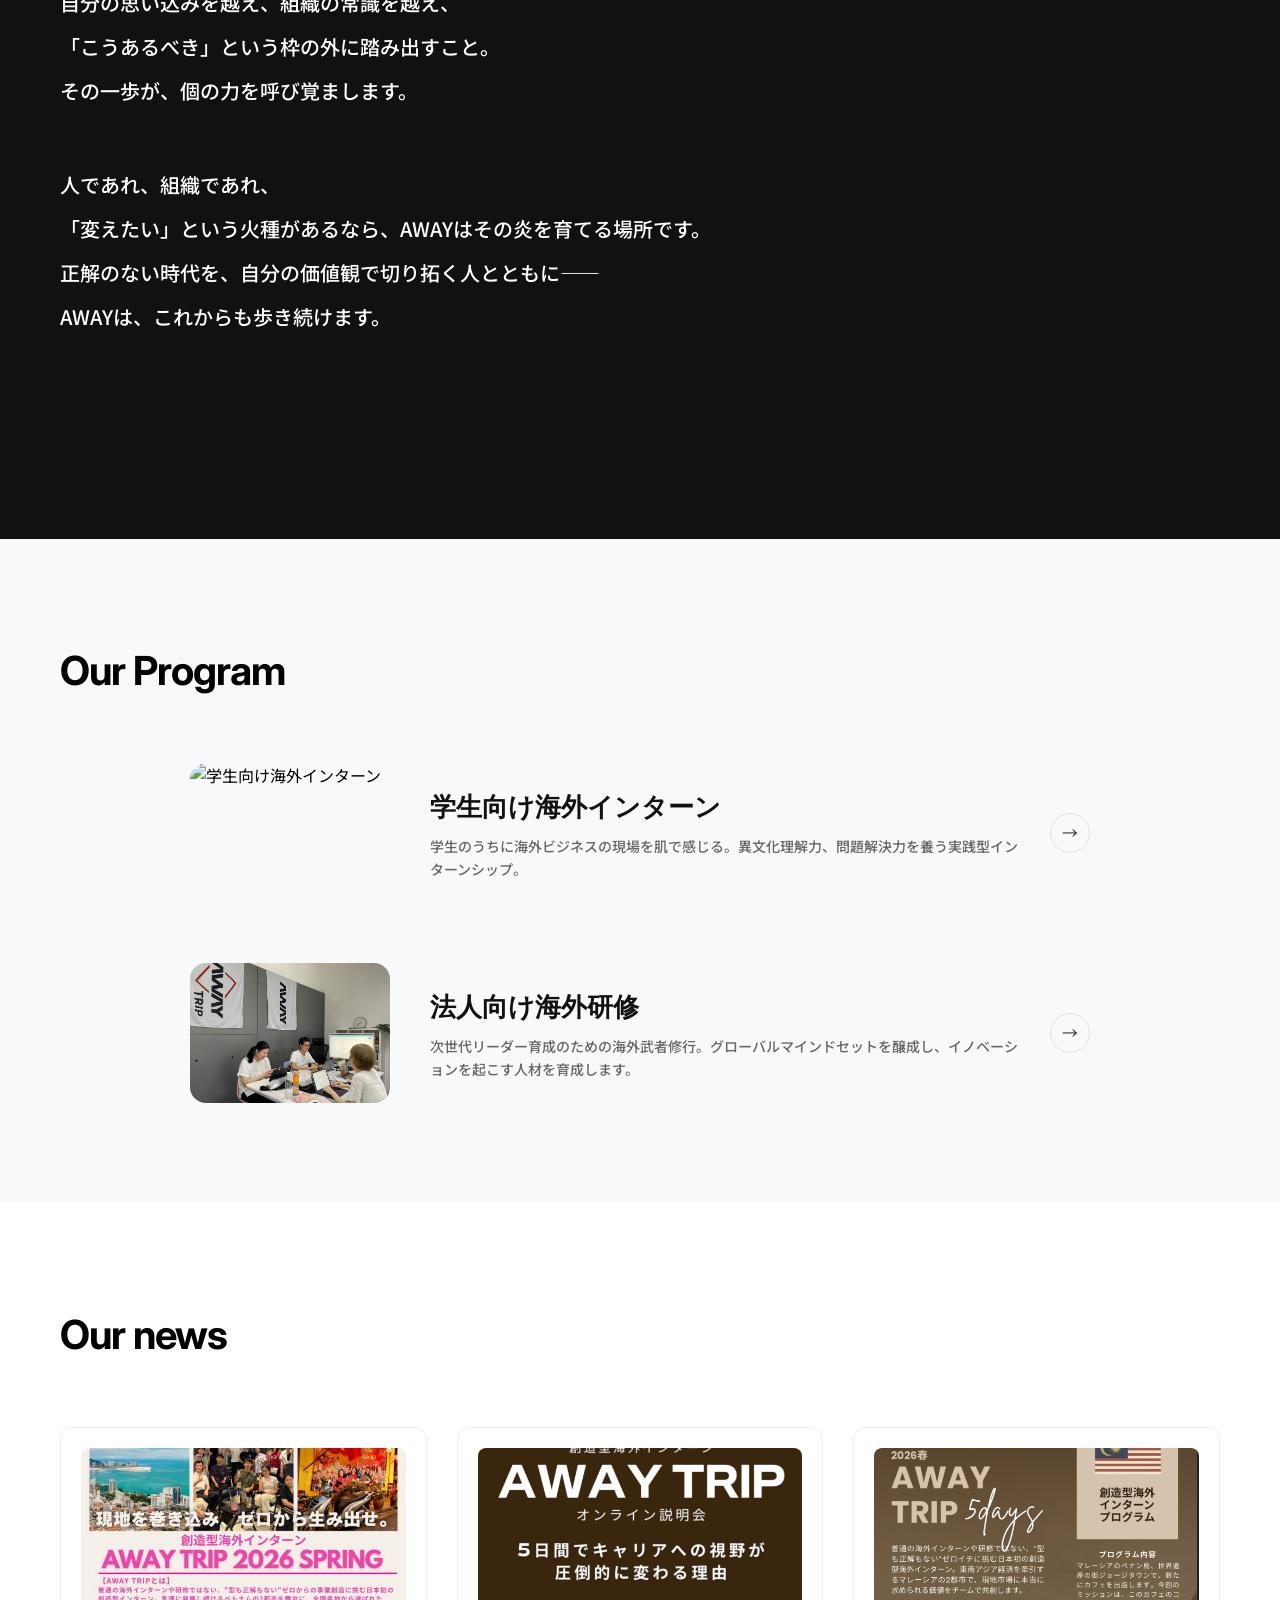
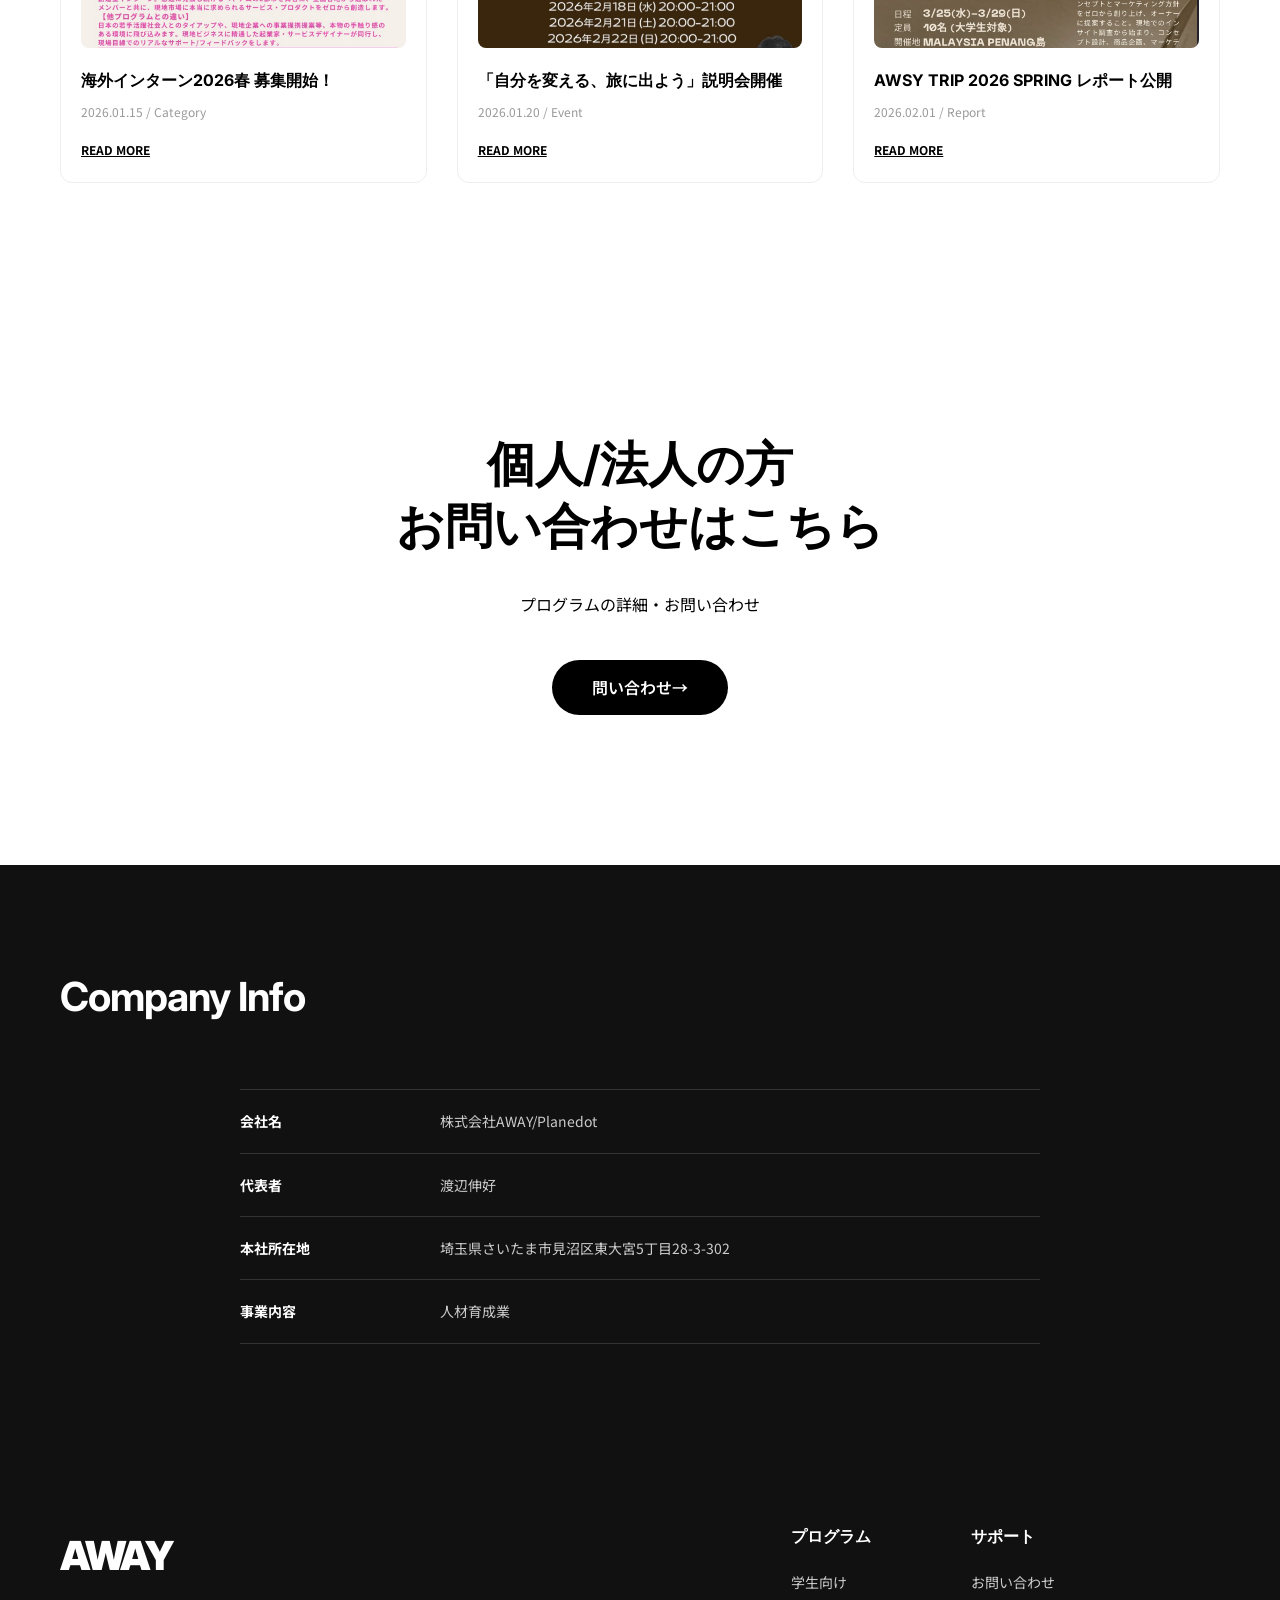
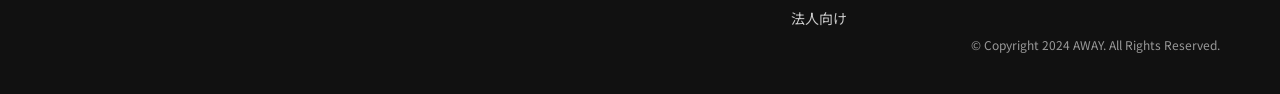
==== commit 0c0eeef8: "Remove gallery section" ====
--- a/index.html
+++ b/index.html
@@ -152,70 +152,6 @@
             </div>
         </section>
 
-        <section class="gallery">
-            <div class="gallery-container">
-                <div class="gallery-item">
-                    <img src="images/history1.JPG" alt="Gallery 1" class="gallery-img p-portrait">
-                </div>
-                <div class="gallery-item">
-                    <img src="https://picsum.photos/seed/away1/600/800" alt="Sample 1" class="gallery-img p-portrait">
-                </div>
-                <div class="gallery-item">
-                    <img src="images/history2.jpg" alt="Gallery 2" class="gallery-img p-landscape">
-                </div>
-                <div class="gallery-item">
-                    <img src="https://picsum.photos/seed/away6/800/600" alt="Sample 6" class="gallery-img p-landscape">
-                </div>
-                <div class="gallery-item">
-                    <img src="https://picsum.photos/seed/away7/600/900" alt="Sample 7" class="gallery-img p-tall">
-                </div>
-                <div class="gallery-item">
-                    <img src="images/history3.jpg" alt="Gallery 3" class="gallery-img p-landscape">
-                </div>
-                <div class="gallery-item">
-                    <img src="https://picsum.photos/seed/away8/600/600" alt="Sample 8" class="gallery-img p-square">
-                </div>
-                <div class="gallery-item">
-                    <img src="https://picsum.photos/seed/away2/800/600" alt="Sample 2" class="gallery-img p-landscape">
-                </div>
-                <div class="gallery-item">
-                    <img src="https://picsum.photos/seed/away9/600/800" alt="Sample 9" class="gallery-img p-portrait">
-                </div>
-                <div class="gallery-item">
-                    <img src="images/history4.jpg" alt="Gallery 4" class="gallery-img p-portrait">
-                </div>
-                <div class="gallery-item">
-                    <img src="https://picsum.photos/seed/away10/800/600" alt="Sample 10" class="gallery-img p-landscape">
-                </div>
-                <div class="gallery-item">
-                    <img src="https://picsum.photos/seed/away3/600/900" alt="Sample 3" class="gallery-img p-tall">
-                </div>
-                <div class="gallery-item">
-                    <img src="https://picsum.photos/seed/away11/600/800" alt="Sample 11" class="gallery-img p-portrait">
-                </div>
-                <div class="gallery-item">
-                    <img src="images/history5.jpg" alt="Gallery 5" class="gallery-img p-square">
-                </div>
-                <div class="gallery-item">
-                    <img src="https://picsum.photos/seed/away12/600/600" alt="Sample 12" class="gallery-img p-square">
-                </div>
-                <div class="gallery-item">
-                    <img src="https://picsum.photos/seed/away13/800/600" alt="Sample 13" class="gallery-img p-landscape">
-                </div>
-                <div class="gallery-item">
-                    <img src="https://picsum.photos/seed/away4/600/600" alt="Sample 4" class="gallery-img p-square">
-                </div>
-                <div class="gallery-item">
-                    <img src="https://picsum.photos/seed/away14/600/900" alt="Sample 14" class="gallery-img p-tall">
-                </div>
-                <div class="gallery-item">
-                    <img src="https://picsum.photos/seed/away15/600/800" alt="Sample 15" class="gallery-img p-portrait">
-                </div>
-                <div class="gallery-item">
-                    <img src="https://picsum.photos/seed/away5/600/700" alt="Sample 5" class="gallery-img p-portrait">
-                </div>
-            </div>
-        </section>
 
         <section class="cta">
             <div class="container cta-container">
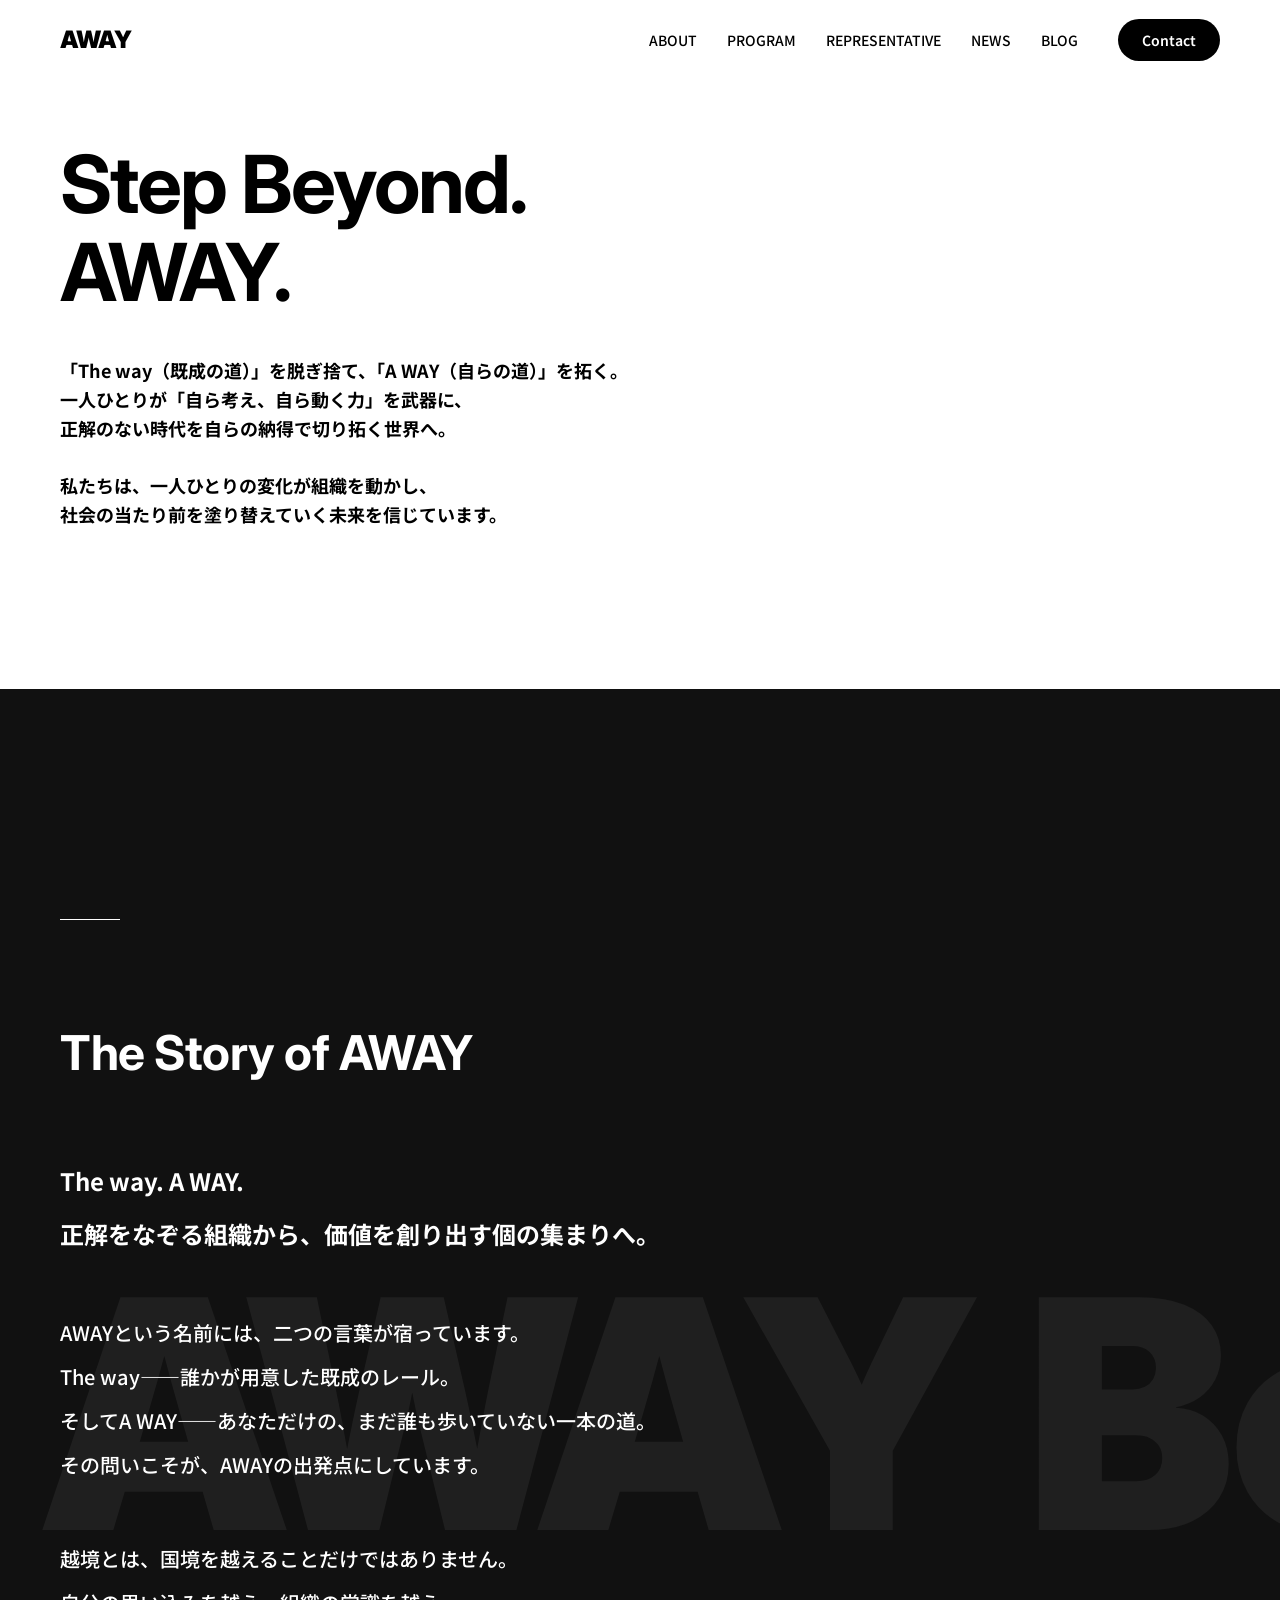
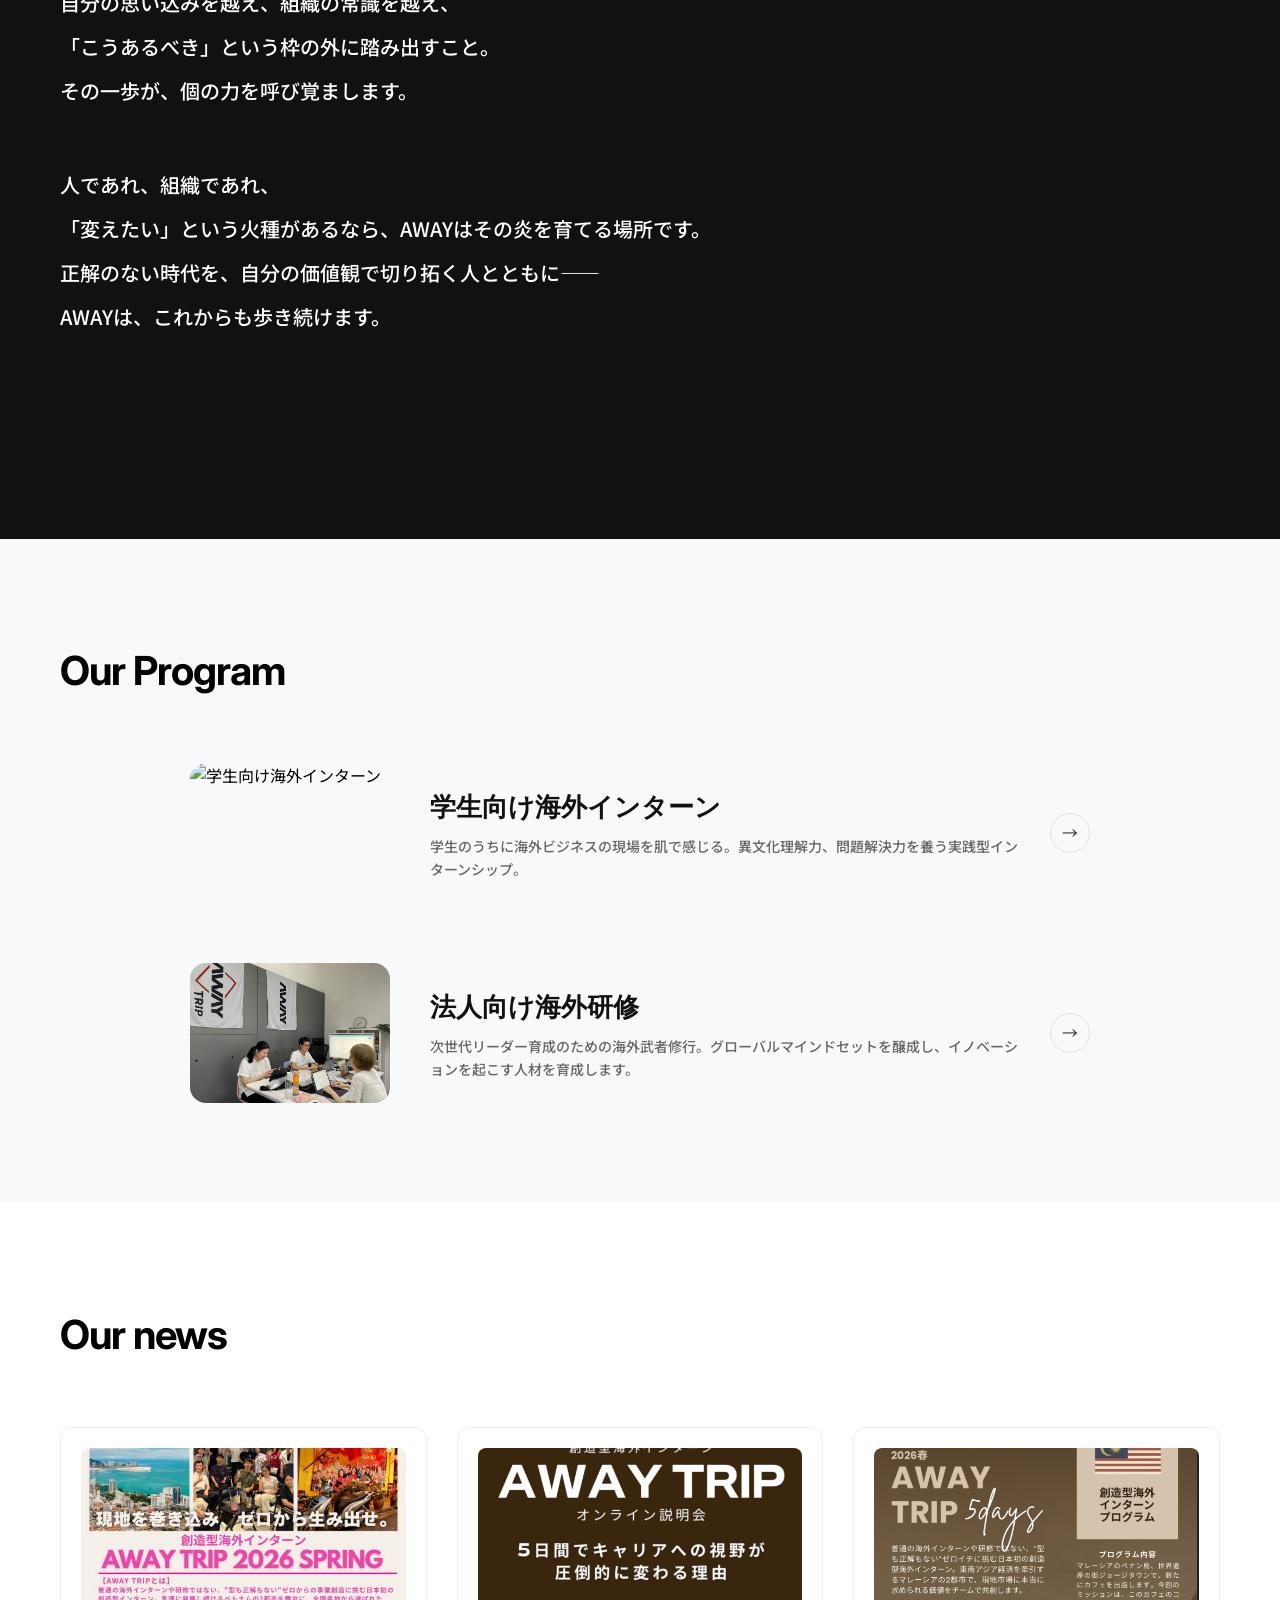
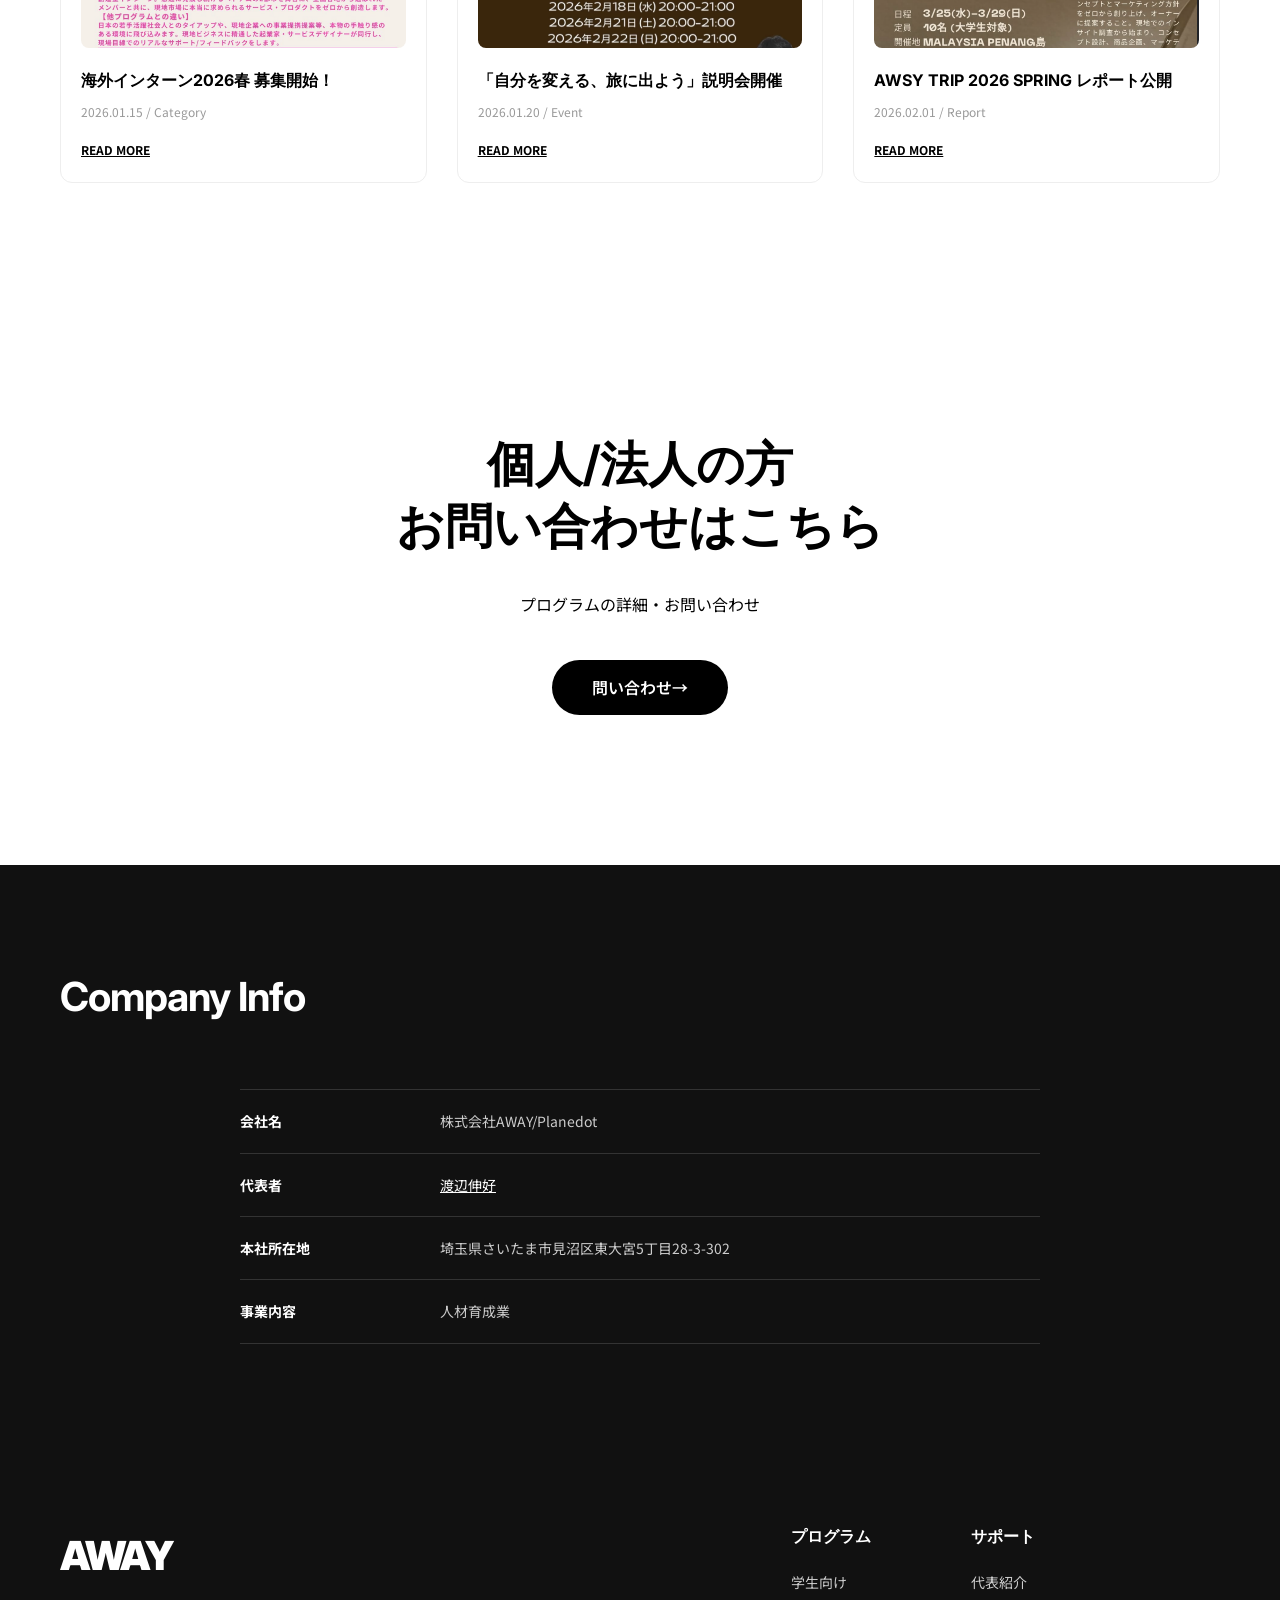
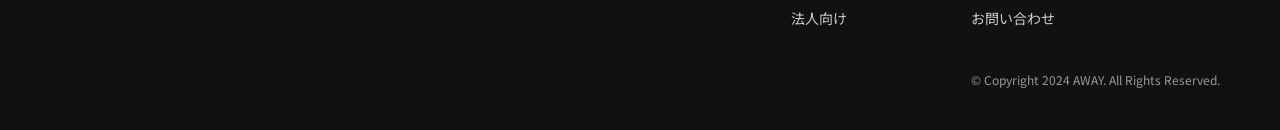
==== commit f249625c: "Create representative page and add navigation links" ====
--- a/index.html
+++ b/index.html
@@ -22,6 +22,7 @@
                 <ul class="nav-list">
                     <li><a href="#about">ABOUT</a></li>
                     <li><a href="#program">Program</a></li>
+                    <li><a href="representative.html">Representative</a></li>
                     <li><a href="#news">News</a></li>
                     <li><a href="https://note.com/away_college" target="_blank">Blog</a></li>
                 </ul>
@@ -180,7 +181,7 @@
                     </div>
                     <div class="table-row">
                         <div class="row-label">代表者</div>
-                        <div class="row-value">渡辺伸好</div>
+                        <div class="row-value"><a href="representative.html" style="text-decoration: underline; color: #fff;">渡辺伸好</a></div>
                     </div>
                     <div class="table-row">
                         <div class="row-label">本社所在地</div>
@@ -211,6 +212,7 @@
                 <div class="footer-column">
                     <h4>サポート</h4>
                     <ul>
+                        <li><a href="representative.html">代表紹介</a></li>
                         <li><a href="contact.html">お問い合わせ</a></li>
                     </ul>
                     <p class="copyright">© Copyright 2024 AWAY. All Rights Reserved.</p>
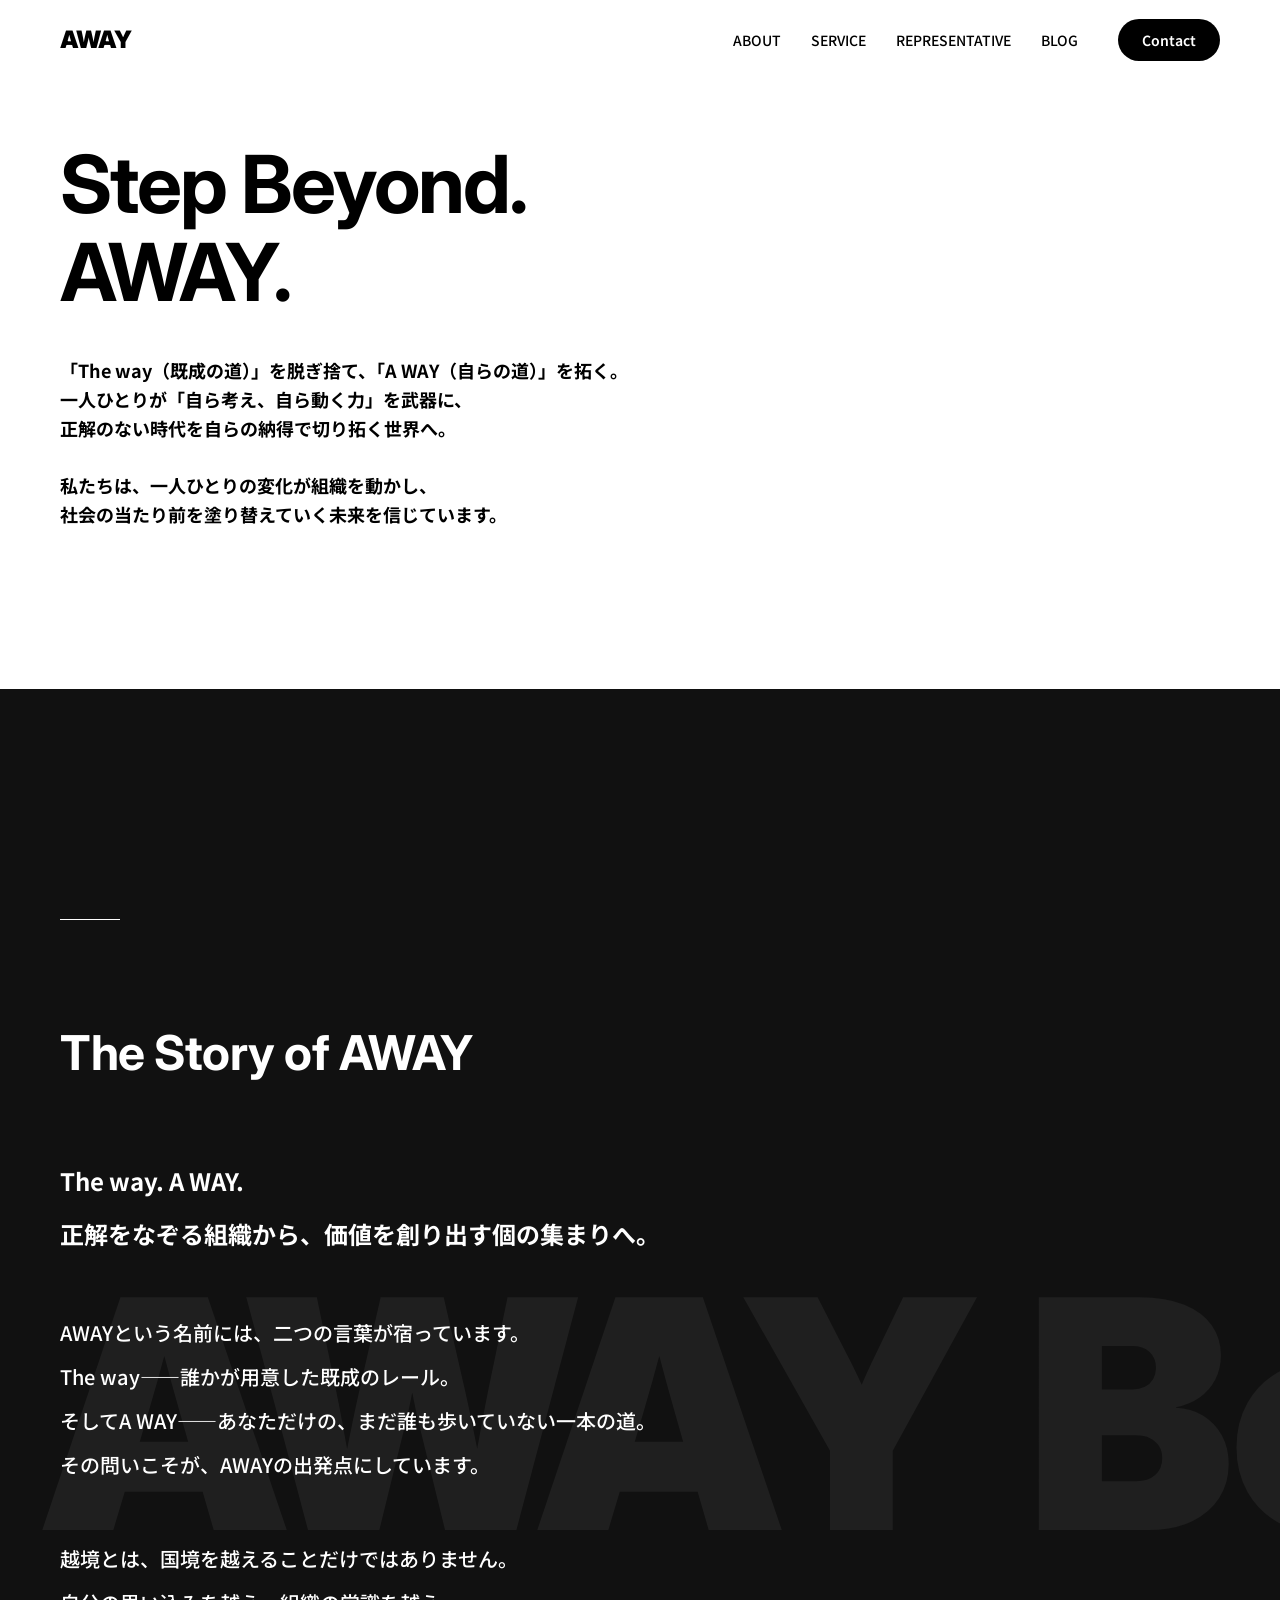
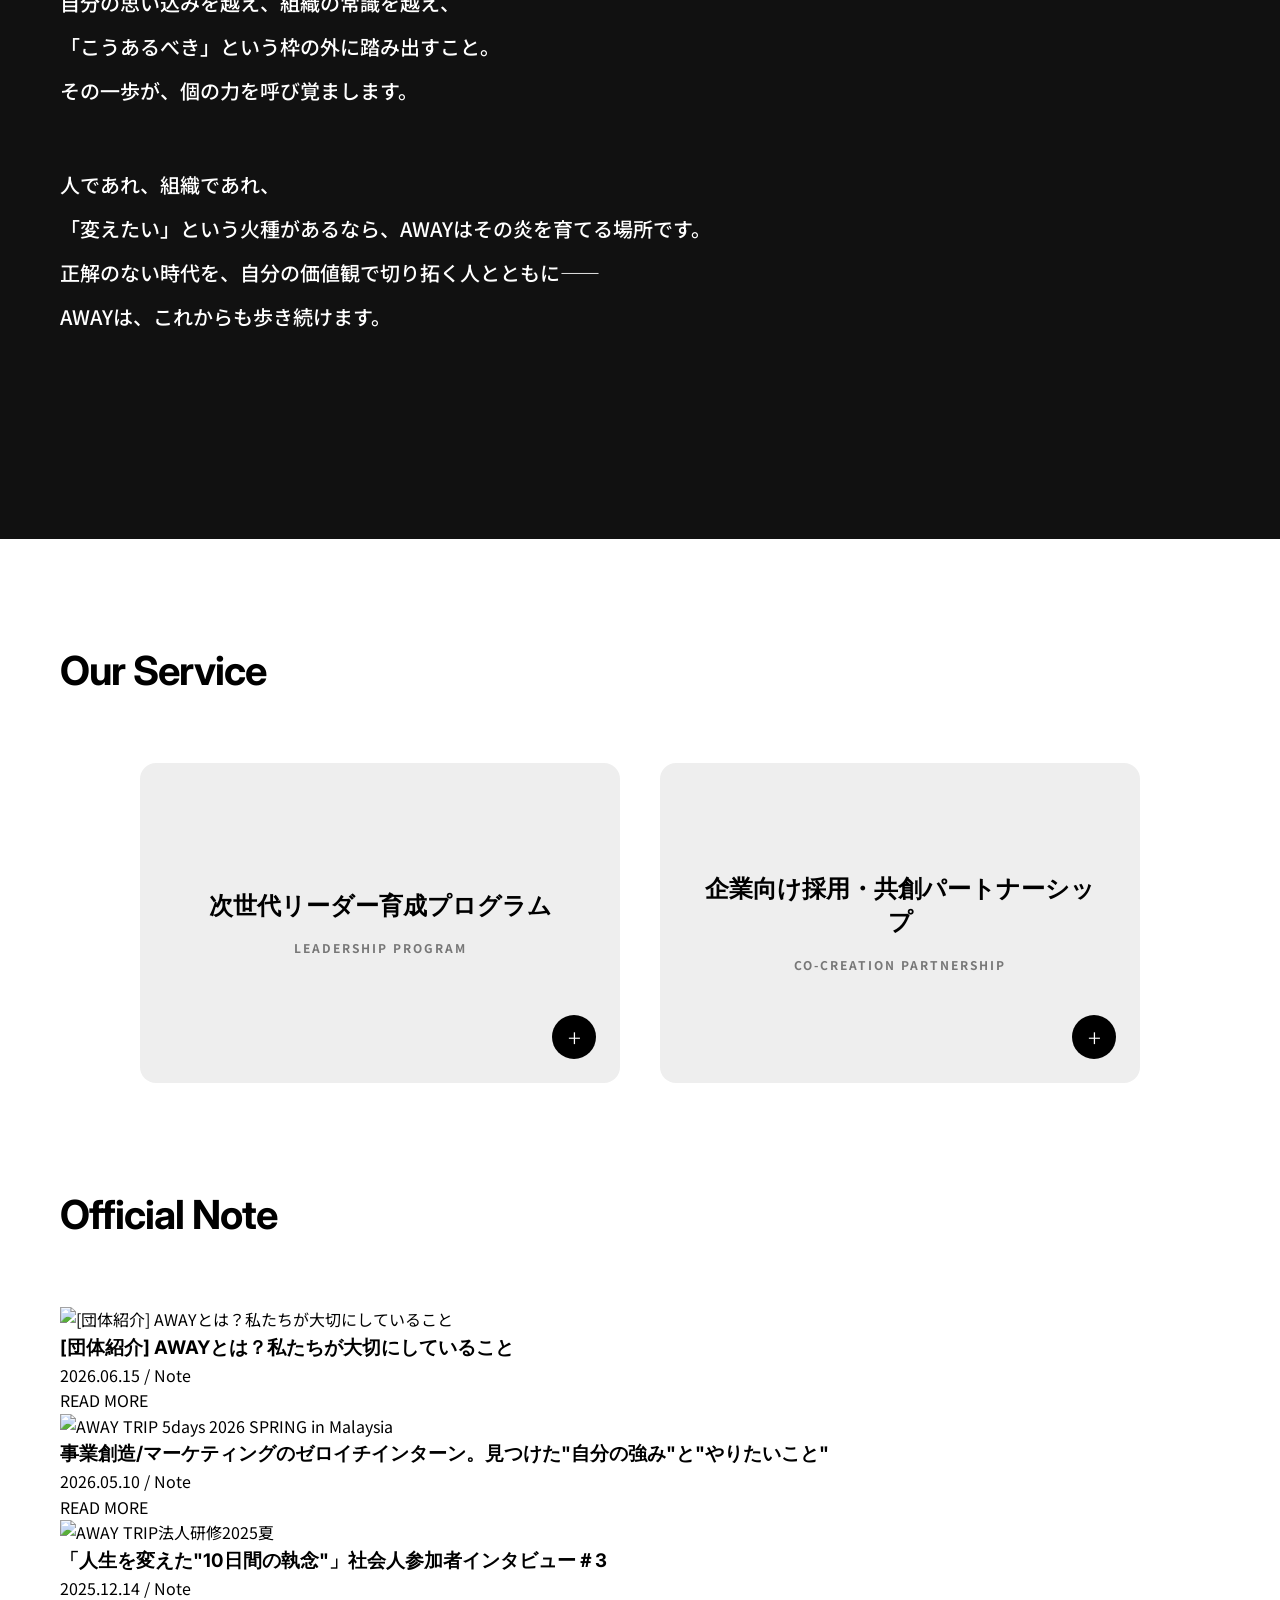
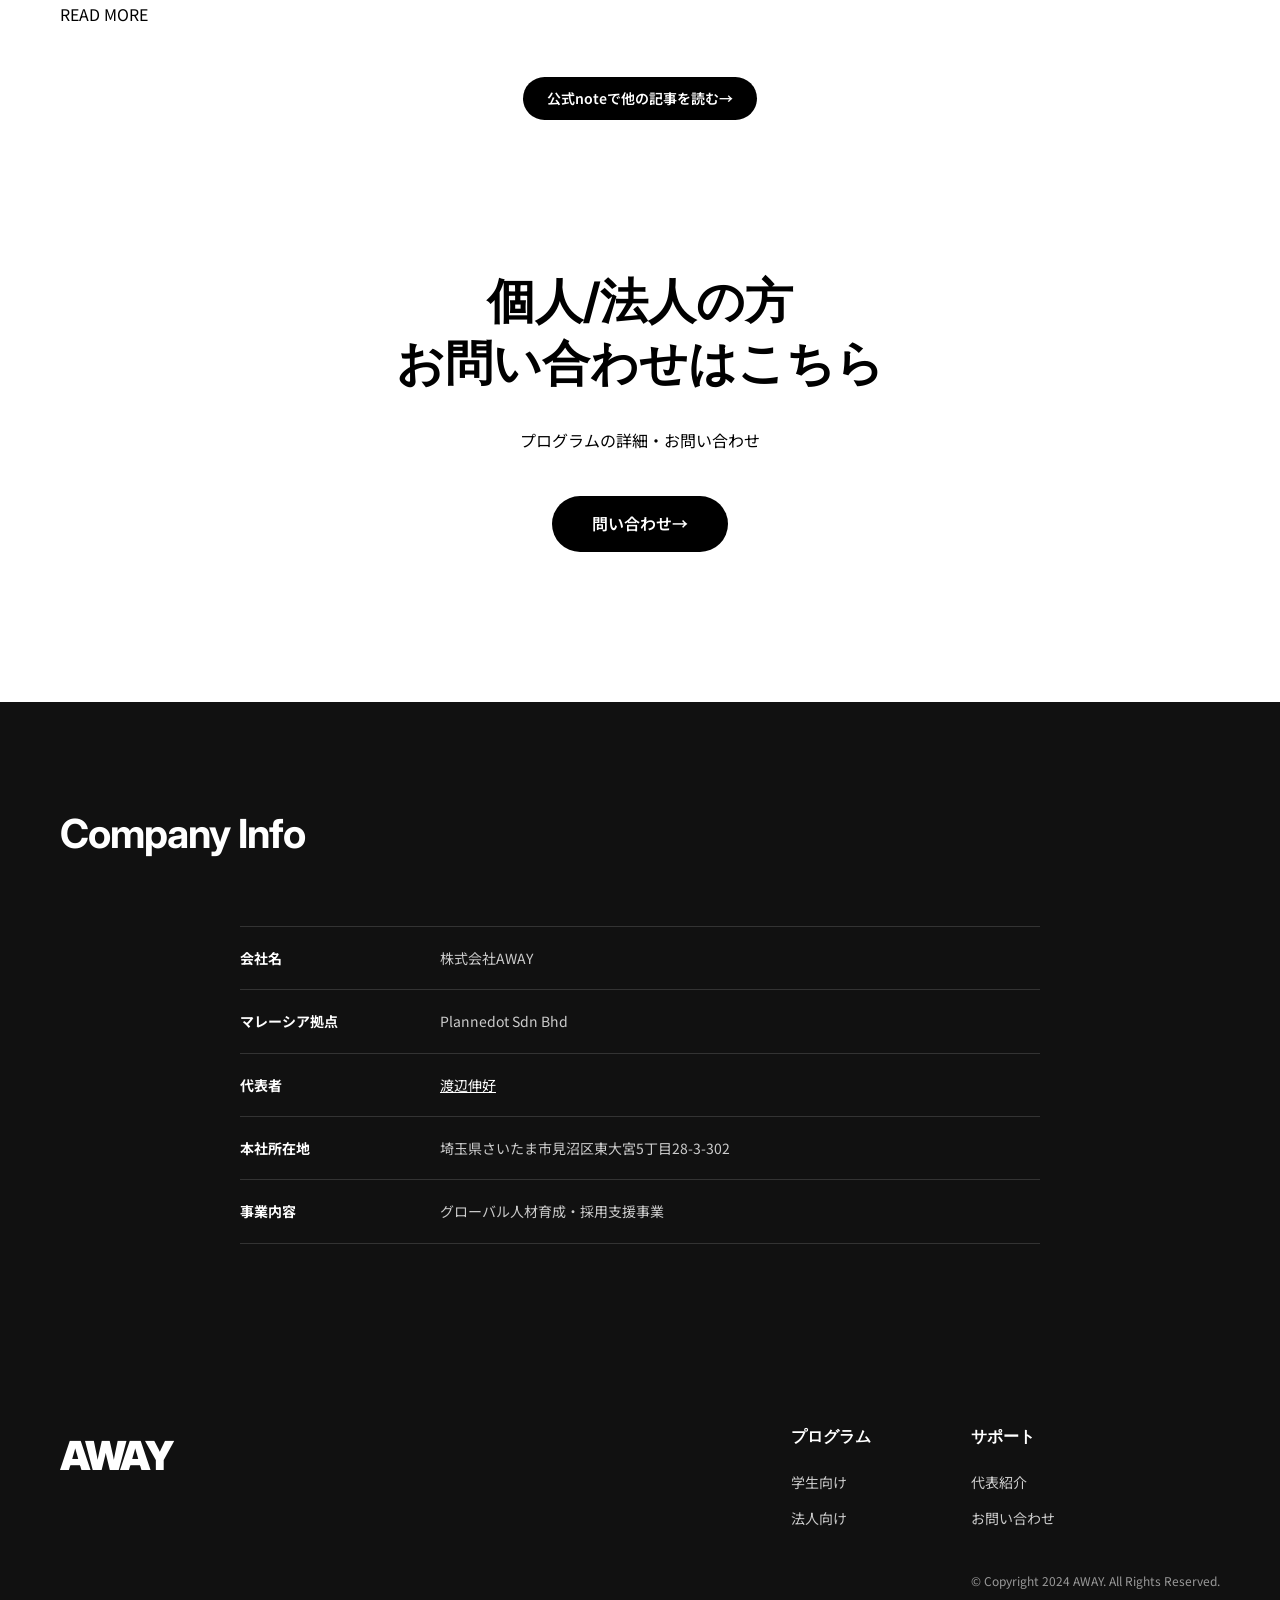
==== commit bda501f8: "Update layout designs and sections for student program and representative profile" ====
--- a/index.html
+++ b/index.html
@@ -21,10 +21,9 @@
             <nav class="nav">
                 <ul class="nav-list">
                     <li><a href="#about">ABOUT</a></li>
-                    <li><a href="#program">Program</a></li>
+                    <li><a href="#program">Service</a></li>
                     <li><a href="representative.html">Representative</a></li>
-                    <li><a href="#news">News</a></li>
-                    <li><a href="https://note.com/away_college" target="_blank">Blog</a></li>
+                                        <li><a href="https://note.com/away_college" target="_blank">Blog</a></li>
                 </ul>
                 <a href="contact.html" class="btn btn-black">Contact</a>
             </nav>
@@ -80,75 +79,70 @@
 
         <section id="program" class="program">
             <div class="container">
-                <h2 class="section-title">Our Program</h2>
+                <h2 class="section-title">Our Service</h2>
                 <div class="program-list">
                     <a href="student-program.html" class="program-item">
-                        <div class="program-item-image">
-                            <img src="images/学生向け.png" alt="学生向け海外インターン" class="program-image">
-                        </div>
                         <div class="program-item-content">
-                            <h3 class="program-item-title">学生向け海外インターン</h3>
-                            <p class="program-item-desc">学生のうちに海外ビジネスの現場を肌で感じる。異文化理解力、問題解決力を養う実践型インターンシップ。</p>
+                            <h3 class="program-item-title-ja">次世代リーダー育成プログラム</h3>
+                            <p class="program-item-subtitle-en">LEADERSHIP PROGRAM</p>
                         </div>
                         <div class="program-item-icon">
-                            <span class="program-arrow-circle">→</span>
+                            <span class="program-plus-circle">+</span>
                         </div>
                     </a>
                     
                     <a href="business-program.html" class="program-item">
-                        <div class="program-item-image">
-                            <img src="images/社会人向け.jpg" alt="法人向け海外研修" class="program-image">
-                        </div>
                         <div class="program-item-content">
-                            <h3 class="program-item-title">法人向け海外研修</h3>
-                            <p class="program-item-desc">次世代リーダー育成のための海外武者修行。グローバルマインドセットを醸成し、イノベーションを起こす人材を育成します。</p>
+                            <h3 class="program-item-title-ja">企業向け採用・共創パートナーシップ</h3>
+                            <p class="program-item-subtitle-en">CO-CREATION PARTNERSHIP</p>
                         </div>
                         <div class="program-item-icon">
-                            <span class="program-arrow-circle">→</span>
+                            <span class="program-plus-circle">+</span>
                         </div>
                     </a>
                 </div>
-
-            </div>
-        </section>
-
-        <section id="news" class="news">
-            <div class="container">
-                <h2 class="section-title">Our news</h2>
+            </div>
+        </section>
+
+        <section id="note" class="news">
+            <div class="container">
+                <h2 class="section-title">Official Note</h2>
                 <div class="news-grid">
                     <article class="news-card">
                         <div class="news-image-wrapper">
-                            <img src="images/2026春.png" alt="News 1" class="news-image">
+                            <img src="https://assets.st-note.com/production/uploads/images/285276004/rectangle_large_type_2_ad8df3e31fbf46662f99b4fa50ef6d5c.png?width=800" alt="[団体紹介]  AWAYとは？私たちが大切にしていること" class="news-image">
                         </div>
                         <div class="news-content">
-                            <h3 class="news-title">海外インターン2026春 募集開始！</h3>
-                            <p class="news-date">2026.01.15 / Category</p>
-                            <a href="https://www.instagram.com/awaycollege/" class="news-link" target="_blank">READ
-                                MORE</a>
+                            <h3 class="news-title">[団体紹介]  AWAYとは？私たちが大切にしていること</h3>
+                            <p class="news-date">2026.06.15 / Note</p>
+                            <a href="https://note.com/away_college/n/n4314b8f86cd0" class="news-link" target="_blank" rel="noopener noreferrer">READ MORE</a>
                         </div>
                     </article>
                     <article class="news-card">
                         <div class="news-image-wrapper">
-                            <img src="images/2026超短期説明会.png" alt="News 2" class="news-image">
+                            <img src="https://assets.st-note.com/production/uploads/images/274733440/rectangle_large_type_2_3514c247c6000f705f94fc7320a397fe.jpeg?width=800" alt="AWAY TRIP 5days 2026 SPRING in Malaysia" class="news-image">
                         </div>
                         <div class="news-content">
-                            <h3 class="news-title">「自分を変える、旅に出よう」説明会開催</h3>
-                            <p class="news-date">2026.01.20 / Event</p>
-                            <a href="https://www.instagram.com/awaycollege/" class="news-link" target="_blank">READ
-                                MORE</a>
+                            <h3 class="news-title">事業創造/マーケティングのゼロイチインターン。見つけた"自分の強み"と"やりたいこと"</h3>
+                            <p class="news-date">2026.05.10 / Note</p>
+                            <a href="https://note.com/away_college/n/n025a18c8682c" class="news-link" target="_blank" rel="noopener noreferrer">READ MORE</a>
                         </div>
                     </article>
                     <article class="news-card">
                         <div class="news-image-wrapper">
-                            <img src="images/2026超短期.png" alt="News 3" class="news-image">
+                            <img src="https://assets.st-note.com/production/uploads/images/236213844/rectangle_large_type_2_59c7ec3cc44965876a48845d70ba511c.png?width=800" alt="AWAY TRIP法人研修2025夏" class="news-image">
                         </div>
                         <div class="news-content">
-                            <h3 class="news-title">AWSY TRIP 2026 SPRING レポート公開</h3>
-                            <p class="news-date">2026.02.01 / Report</p>
-                            <a href="https://www.instagram.com/awaycollege/" class="news-link" target="_blank">READ
-                                MORE</a>
+                            <h3 class="news-title">「人生を変えた"10日間の執念"」社会人参加者インタビュー＃3</h3>
+                            <p class="news-date">2025.12.14 / Note</p>
+                            <a href="https://note.com/away_college/n/neea01a3bf001" class="news-link" target="_blank" rel="noopener noreferrer">READ MORE</a>
                         </div>
                     </article>
+                </div>
+                <div class="note-btn-wrapper" style="text-align: center; margin-top: 50px;">
+                    <a href="https://note.com/away_college" target="_blank" rel="noopener noreferrer" class="btn btn-black">
+                        公式noteで他の記事を読む <span class="arrow-white">→</span>
+                    </a>
                 </div>
             </div>
         </section>
@@ -177,7 +171,11 @@
                 <div class="company-table">
                     <div class="table-row">
                         <div class="row-label">会社名</div>
-                        <div class="row-value">株式会社AWAY/Planedot</div>
+                        <div class="row-value">株式会社AWAY</div>
+                    </div>
+                    <div class="table-row">
+                        <div class="row-label">マレーシア拠点</div>
+                        <div class="row-value">Plannedot Sdn Bhd</div>
                     </div>
                     <div class="table-row">
                         <div class="row-label">代表者</div>
@@ -189,7 +187,7 @@
                     </div>
                     <div class="table-row">
                         <div class="row-label">事業内容</div>
-                        <div class="row-value">人材育成業</div>
+                        <div class="row-value">グローバル人材育成・採用支援事業</div>
                     </div>
                 </div>
             </div>
--- a/styles.css
+++ b/styles.css
@@ -182,146 +182,98 @@
 /* Program Section */
 .program {
     padding: 100px 0;
-    background-color: #f8f9fa;
+    background-color: #ffffff;
 }
 
 .program-list {
     display: flex;
+    flex-direction: row;
+    gap: 40px;
+    max-width: 1000px;
+    margin: 0 auto;
+}
+
+.program-item {
+    flex: 1;
+    position: relative;
+    display: flex;
     flex-direction: column;
-    gap: 60px;
-    max-width: 900px;
-    margin: 0 auto;
-}
-
-.program-item {
-    display: flex;
+    justify-content: center;
     align-items: center;
+    text-align: center;
     text-decoration: none;
     color: inherit;
-    transition: opacity 0.3s ease;
-    background: transparent;
+    transition: all 0.4s cubic-bezier(0.16, 1, 0.3, 1);
+    background: #eeeeee;
+    padding: 60px 40px;
+    height: 320px;
+    border-radius: 16px;
+    border: none;
 }
 
 .program-item:hover {
-    opacity: 0.8;
-}
-
-.program-item-image {
-    width: 200px;
-    height: 140px;
-    border-radius: 16px;
-    overflow: hidden;
-    flex-shrink: 0;
-    margin-right: 40px;
-}
-
-.program-image {
-    width: 100%;
-    height: 100%;
-    object-fit: cover;
-    transition: transform 0.6s ease;
-}
-
-.program-item:hover .program-image {
-    transform: scale(1.05);
+    transform: translateY(-4px);
+    background: #e2e2e2;
+    box-shadow: 0 12px 30px rgba(0, 0, 0, 0.05);
 }
 
 .program-item-content {
-    flex-grow: 1;
-}
-
-.program-item-title {
-    font-size: 26px;
+    display: flex;
+    flex-direction: column;
+    align-items: center;
+    gap: 16px;
+}
+
+.program-item-title-ja {
+    font-size: 24px;
     font-weight: 800;
-    margin-bottom: 8px;
-    color: #111;
-}
-
-.program-item-desc {
-    font-size: 14px;
-    color: #666;
-    font-weight: 500;
-    line-height: 1.6;
+    line-height: 1.4;
+    color: #000000;
+}
+
+.program-item-subtitle-en {
+    font-size: 12px;
+    font-weight: 700;
+    letter-spacing: 2px;
+    color: #777777;
+    text-transform: uppercase;
 }
 
 .program-item-icon {
-    margin-left: 20px;
-}
-
-.program-arrow-circle {
+    position: absolute;
+    right: 24px;
+    bottom: 24px;
+}
+
+.program-plus-circle {
     display: inline-flex;
     align-items: center;
     justify-content: center;
-    width: 40px;
-    height: 40px;
-    border: 1px solid #e0e0e0;
+    width: 44px;
+    height: 44px;
+    background-color: #000000;
     border-radius: 50%;
-    color: #333;
-    font-size: 16px;
+    color: #ffffff;
+    font-size: 24px;
+    font-weight: 300;
     transition: all 0.3s ease;
 }
 
-.program-item:hover .program-arrow-circle {
-    border-color: #111;
-    color: #111;
-    transform: translateX(4px);
-}
-
-
-
-/* News Section */
-.news {
-    padding: 100px 0;
-}
-
-.news-grid {
-    display: grid;
-    grid-template-columns: repeat(3, 1fr);
-    gap: 30px;
-}
-
-.news-card {
-    border: 1px solid #eee;
-    border-radius: 12px;
-    overflow: hidden;
-    padding: 20px;
-    transition: all 0.3s ease;
-}
-
-.news-card:hover {
-    box-shadow: 0 10px 20px rgba(0, 0, 0, 0.05);
-}
-
-.news-image-wrapper {
-    height: 200px;
-    border-radius: 8px;
-    overflow: hidden;
-    margin-bottom: 20px;
-}
-
-.news-image {
-    width: 100%;
-    height: 100%;
-    object-fit: cover;
-}
-
-.news-title {
-    font-size: 16px;
-    margin-bottom: 10px;
-    line-height: 1.5;
-}
-
-.news-date {
-    font-size: 12px;
-    color: #999;
-    margin-bottom: 15px;
-}
-
-.news-link {
-    font-size: 12px;
-    font-weight: 700;
-    text-transform: uppercase;
-    text-decoration: underline;
+.program-item:hover .program-plus-circle {
+    transform: scale(1.1);
+}
+
+/* Responsive */
+@media (max-width: 768px) {
+    .program-list {
+        flex-direction: column;
+        gap: 24px;
+    }
+    
+    .program-item {
+        height: 260px;
+        padding: 40px 20px;
+    }
 }
 
 /* Gallery Section - Vertical Dynamic Layout */
@@ -727,10 +679,7 @@
         margin-right: 0;
     }
 
-    .program-item-icon {
-        margin-left: 0;
-        align-self: flex-end;
-    }
+
 
     .news-grid {
         grid-template-columns: 1fr;
@@ -750,4 +699,4 @@
         flex-direction: column;
         gap: 40px;
     }
-}+}
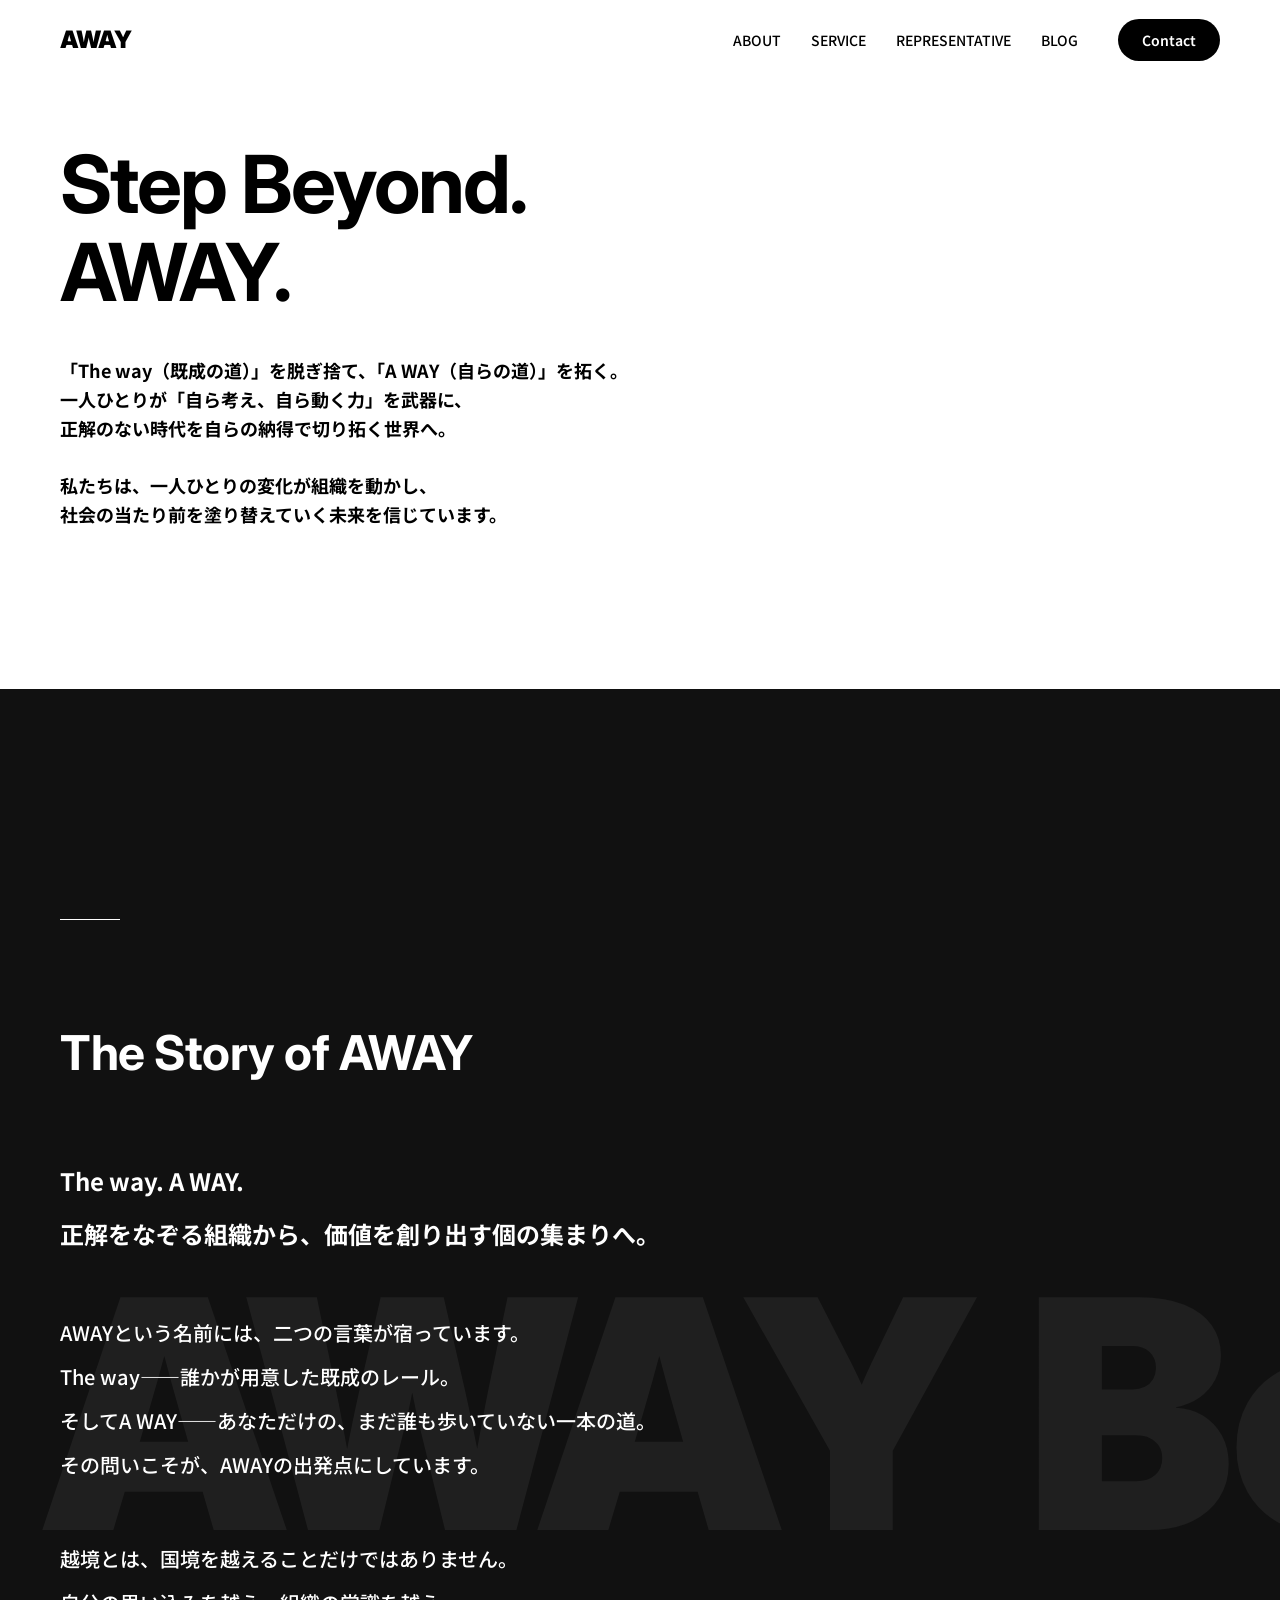
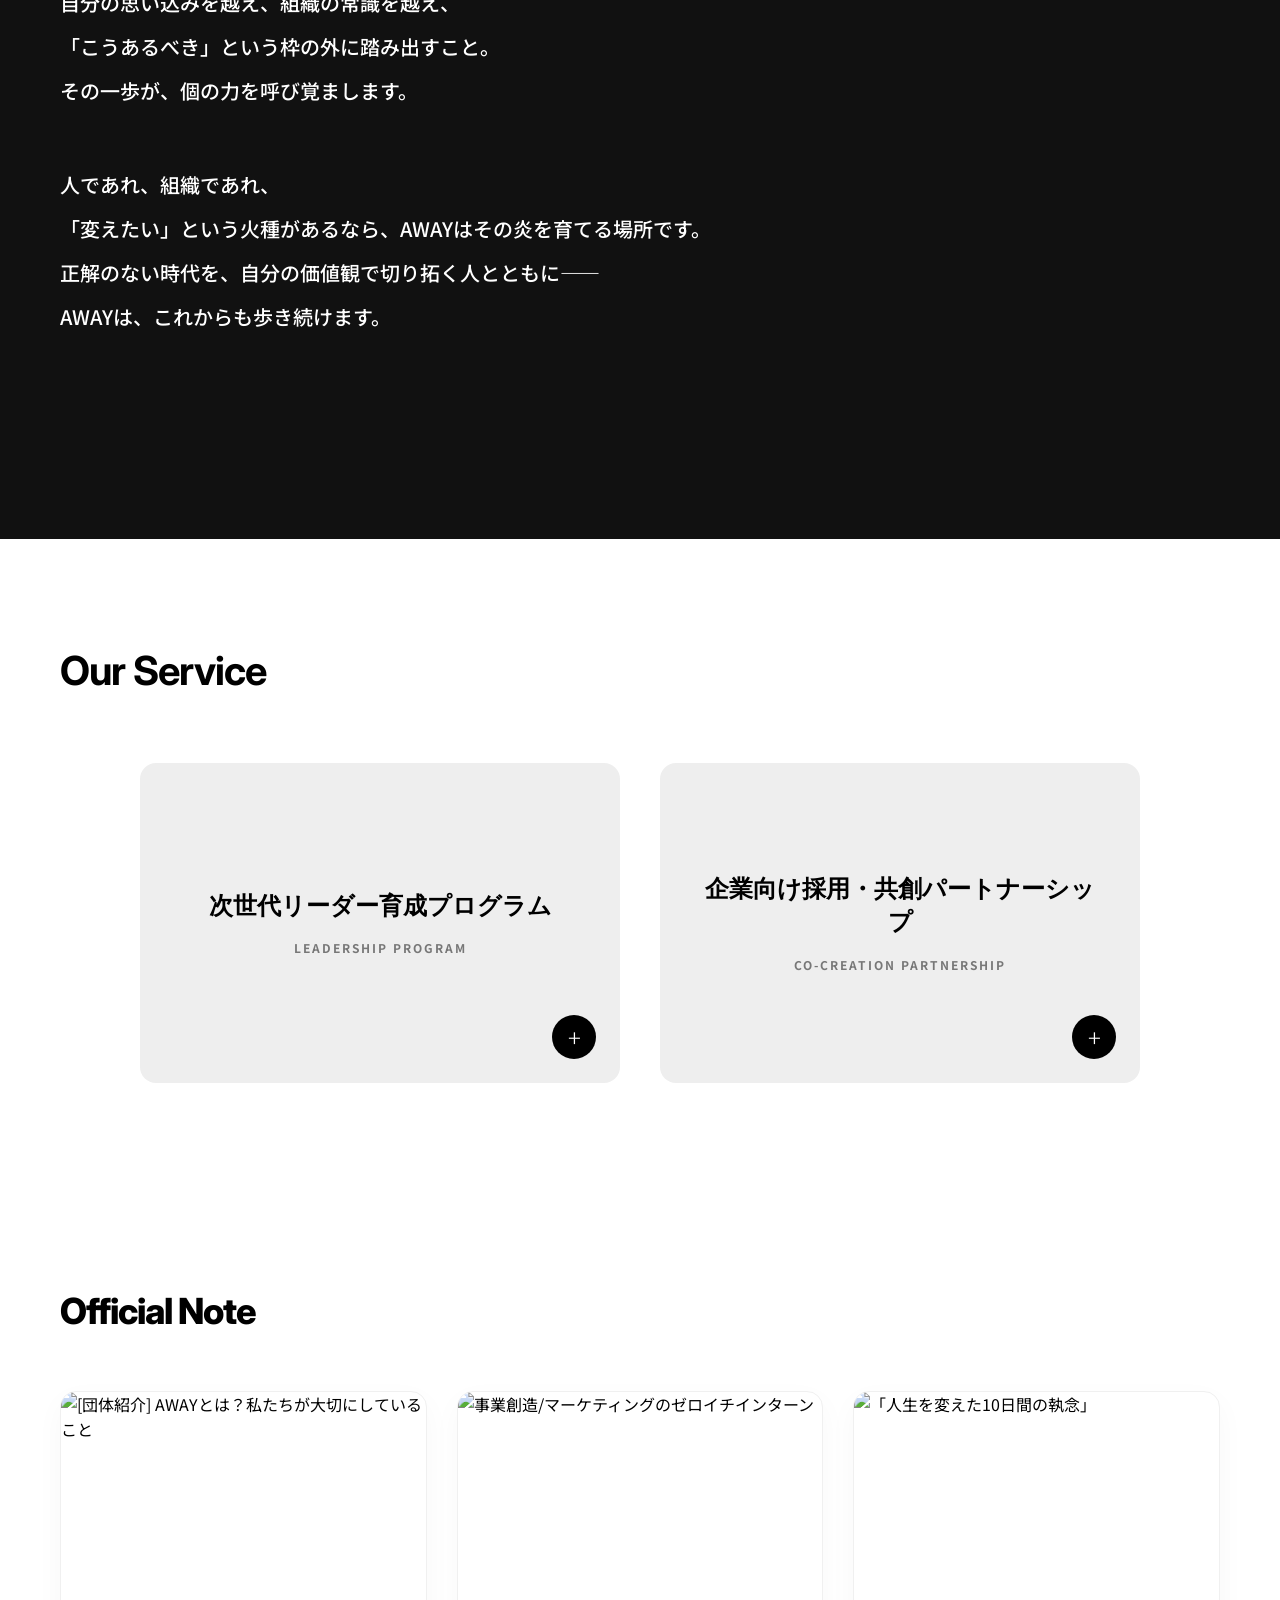
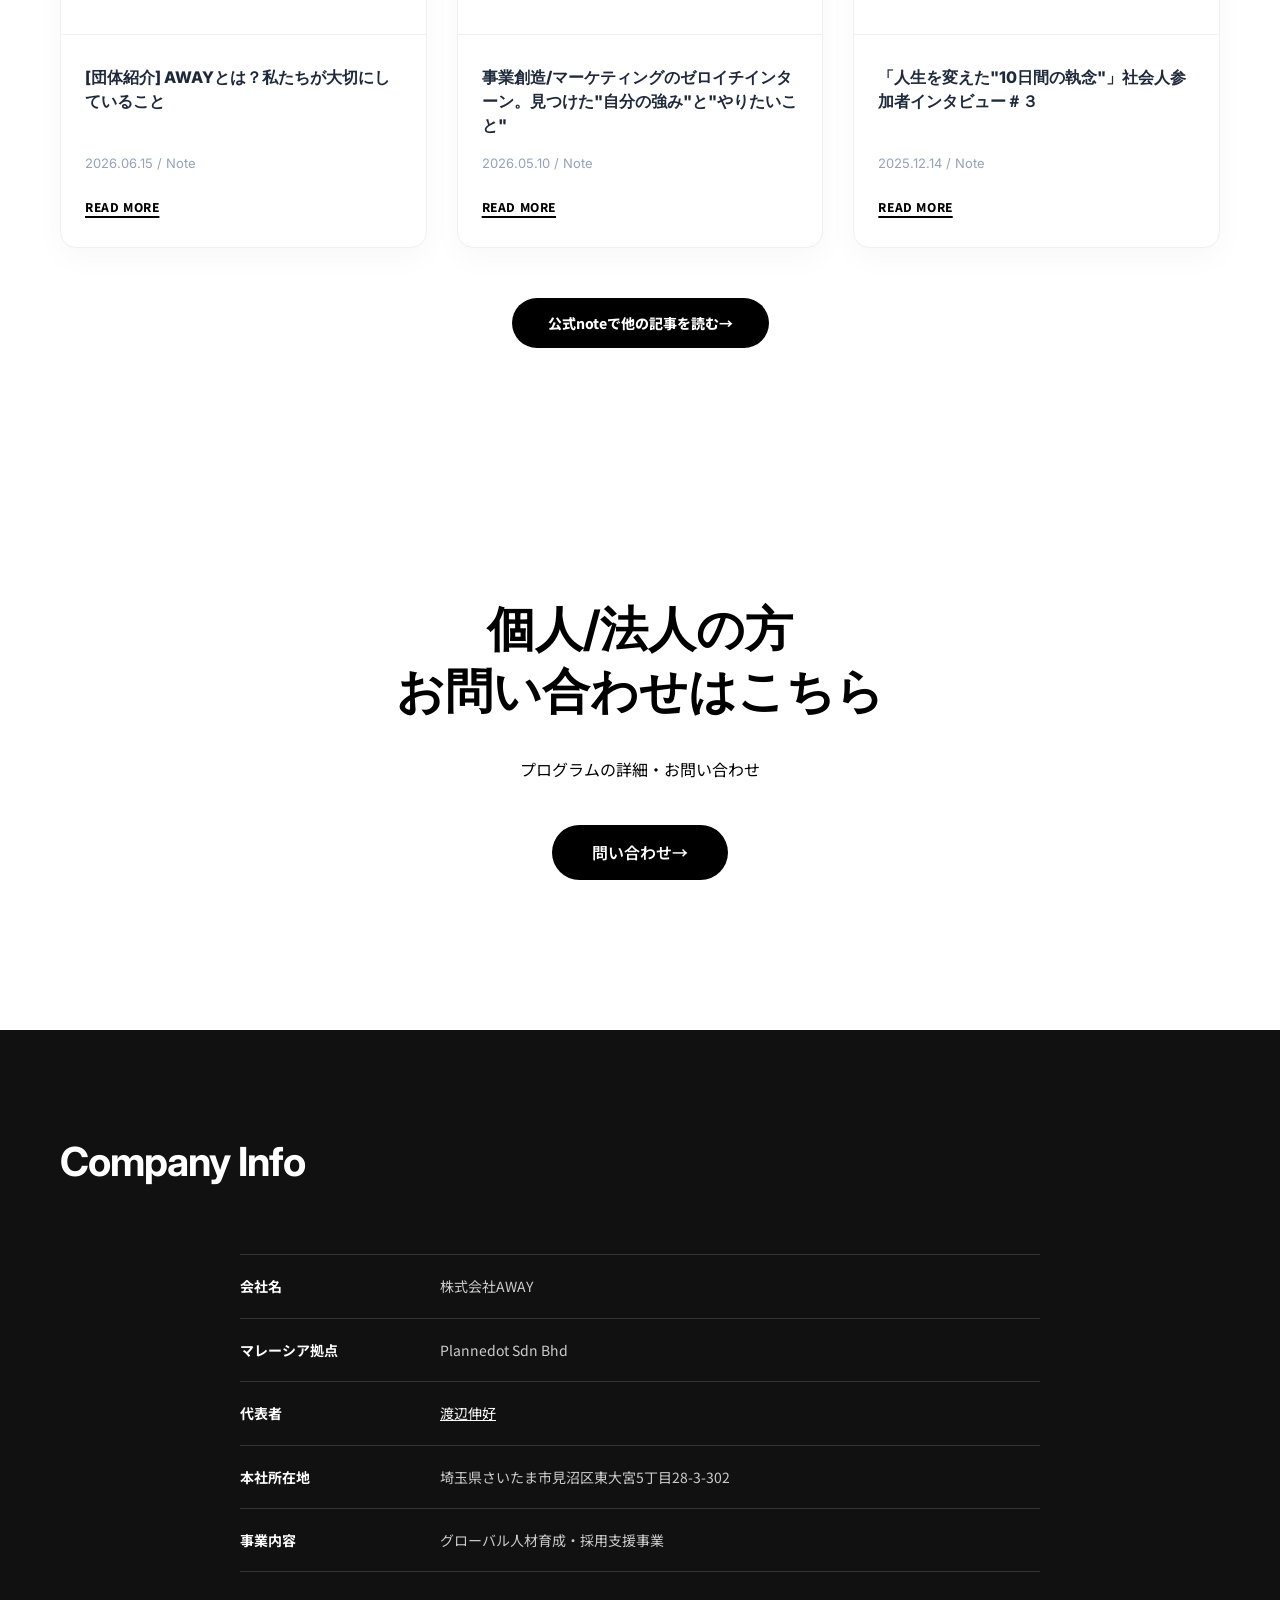
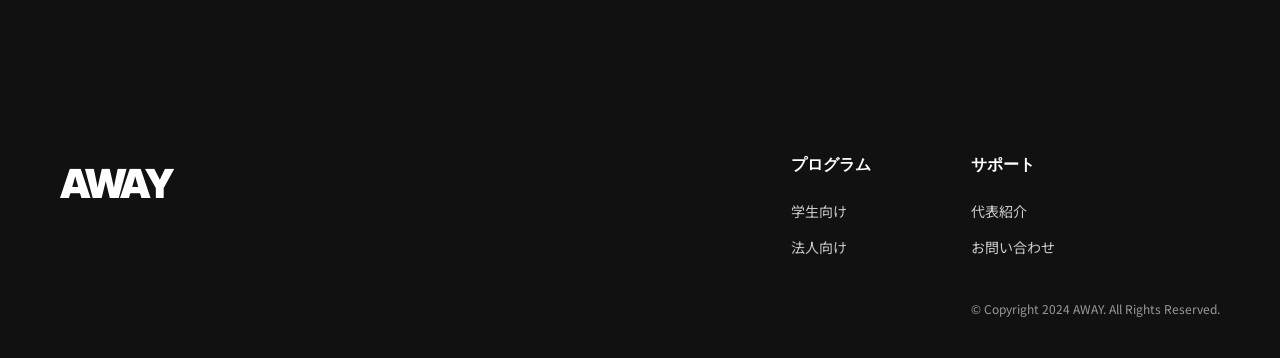
==== commit 49496a58: "Fix styling and content of Official Note section on index.html" ====
--- a/index.html
+++ b/index.html
@@ -11,7 +11,7 @@
         href="https://fonts.googleapis.com/css2?family=Inter:wght@400;500;600;700&family=Noto+Sans+JP:wght@400;500;700&display=swap"
         rel="stylesheet">
     <link rel="icon" href="favicon.png" type="image/png">
-    <link rel="stylesheet" href="styles.css">
+    <link rel="stylesheet" href="styles.css?v=1.0.1">
 </head>
 
 <body>
@@ -110,17 +110,17 @@
                 <div class="news-grid">
                     <article class="news-card">
                         <div class="news-image-wrapper">
-                            <img src="https://assets.st-note.com/production/uploads/images/285276004/rectangle_large_type_2_ad8df3e31fbf46662f99b4fa50ef6d5c.png?width=800" alt="[団体紹介]  AWAYとは？私たちが大切にしていること" class="news-image">
+                            <img src="https://assets.st-note.com/production/uploads/images/285276004/rectangle_large_type_2_ad8df3e31fbf46662f99b4fa50ef6d5c.png?width=800" alt="[団体紹介] AWAYとは？私たちが大切にしていること" class="news-image">
                         </div>
                         <div class="news-content">
-                            <h3 class="news-title">[団体紹介]  AWAYとは？私たちが大切にしていること</h3>
+                            <h3 class="news-title">[団体紹介] AWAYとは？私たちが大切にしていること</h3>
                             <p class="news-date">2026.06.15 / Note</p>
                             <a href="https://note.com/away_college/n/n4314b8f86cd0" class="news-link" target="_blank" rel="noopener noreferrer">READ MORE</a>
                         </div>
                     </article>
                     <article class="news-card">
                         <div class="news-image-wrapper">
-                            <img src="https://assets.st-note.com/production/uploads/images/274733440/rectangle_large_type_2_3514c247c6000f705f94fc7320a397fe.jpeg?width=800" alt="AWAY TRIP 5days 2026 SPRING in Malaysia" class="news-image">
+                            <img src="https://assets.st-note.com/production/uploads/images/274733440/rectangle_large_type_2_3514c247c6000f705f94fc7320a397fe.jpeg?width=800" alt="事業創造/マーケティングのゼロイチインターン" class="news-image">
                         </div>
                         <div class="news-content">
                             <h3 class="news-title">事業創造/マーケティングのゼロイチインターン。見つけた"自分の強み"と"やりたいこと"</h3>
@@ -130,18 +130,18 @@
                     </article>
                     <article class="news-card">
                         <div class="news-image-wrapper">
-                            <img src="https://assets.st-note.com/production/uploads/images/236213844/rectangle_large_type_2_59c7ec3cc44965876a48845d70ba511c.png?width=800" alt="AWAY TRIP法人研修2025夏" class="news-image">
+                            <img src="https://assets.st-note.com/production/uploads/images/236213844/rectangle_large_type_2_59c7ec3cc44965876a48845d70ba511c.png?width=800" alt="「人生を変えた10日間の執念」" class="news-image">
                         </div>
                         <div class="news-content">
-                            <h3 class="news-title">「人生を変えた"10日間の執念"」社会人参加者インタビュー＃3</h3>
+                            <h3 class="news-title">「人生を変えた"10日間の執念"」社会人参加者インタビュー＃３</h3>
                             <p class="news-date">2025.12.14 / Note</p>
                             <a href="https://note.com/away_college/n/neea01a3bf001" class="news-link" target="_blank" rel="noopener noreferrer">READ MORE</a>
                         </div>
                     </article>
                 </div>
                 <div class="note-btn-wrapper" style="text-align: center; margin-top: 50px;">
-                    <a href="https://note.com/away_college" target="_blank" rel="noopener noreferrer" class="btn btn-black">
-                        公式noteで他の記事を読む <span class="arrow-white">→</span>
+                    <a href="https://note.com/away_college" target="_blank" rel="noopener noreferrer" class="btn btn-black" style="font-family: 'Noto Sans JP', sans-serif;">
+                        公式noteで他の記事を読む→
                     </a>
                 </div>
             </div>
--- a/styles.css
+++ b/styles.css
@@ -650,6 +650,121 @@
     color: #fff;
 }
 
+/* Official Note Section */
+.news {
+    padding: 100px 0;
+    background-color: #fff;
+}
+
+.news .container {
+    max-width: 1200px;
+    margin: 0 auto;
+    padding: 0 20px;
+}
+
+.news .section-title {
+    font-size: 36px;
+    font-weight: 800;
+    margin-bottom: 50px;
+    color: #000;
+    font-family: 'Inter', sans-serif;
+}
+
+.news-grid {
+    display: grid;
+    grid-template-columns: repeat(3, 1fr);
+    gap: 30px;
+}
+
+.news-card {
+    background: #fff;
+    border: 1px solid #f0f0f0;
+    border-radius: 16px;
+    overflow: hidden;
+    box-shadow: 0 10px 30px rgba(0, 0, 0, 0.03);
+    transition: transform 0.3s ease, box-shadow 0.3s ease;
+    display: flex;
+    flex-direction: column;
+}
+
+.news-card:hover {
+    transform: translateY(-5px);
+    box-shadow: 0 15px 40px rgba(0, 0, 0, 0.08);
+}
+
+.news-image-wrapper {
+    width: 100%;
+    aspect-ratio: 1.5; /* 3:2 */
+    overflow: hidden;
+    border-bottom: 1px solid #f0f0f0;
+}
+
+.news-image {
+    width: 100%;
+    height: 100%;
+    object-fit: cover;
+}
+
+.news-content {
+    padding: 30px 24px;
+    display: flex;
+    flex-direction: column;
+    flex-grow: 1;
+}
+
+.news-title {
+    font-size: 16px;
+    font-weight: 800;
+    line-height: 1.5;
+    color: #1e293b;
+    margin: 0 0 16px 0;
+    display: -webkit-box;
+    -webkit-line-clamp: 3;
+    -webkit-box-orient: vertical;
+    overflow: hidden;
+    height: 72px; /* 3行分の高さを固定してカードの高さを揃える */
+}
+
+.news-date {
+    font-size: 13px;
+    color: #94a3b8;
+    margin: 0 0 24px 0;
+    font-family: 'Inter', sans-serif;
+}
+
+.news-link {
+    font-size: 12px;
+    font-weight: 800;
+    color: #000;
+    text-decoration: underline;
+    text-decoration-thickness: 2px;
+    text-underline-offset: 4px;
+    letter-spacing: 0.05em;
+    display: inline-block;
+    margin-top: auto;
+}
+
+.news-link:hover {
+    color: #ff4d4d;
+}
+
+/* Note button styling */
+.note-btn-wrapper .btn-black {
+    background-color: #000;
+    color: #fff;
+    padding: 14px 36px;
+    font-size: 14px;
+    font-weight: 800;
+    border-radius: 9999px;
+    text-decoration: none;
+    display: inline-block;
+    transition: opacity 0.3s ease;
+}
+
+.note-btn-wrapper .btn-black:hover {
+    opacity: 0.8;
+}
+
 
 /* Responsive */
 @media (max-width: 768px) {
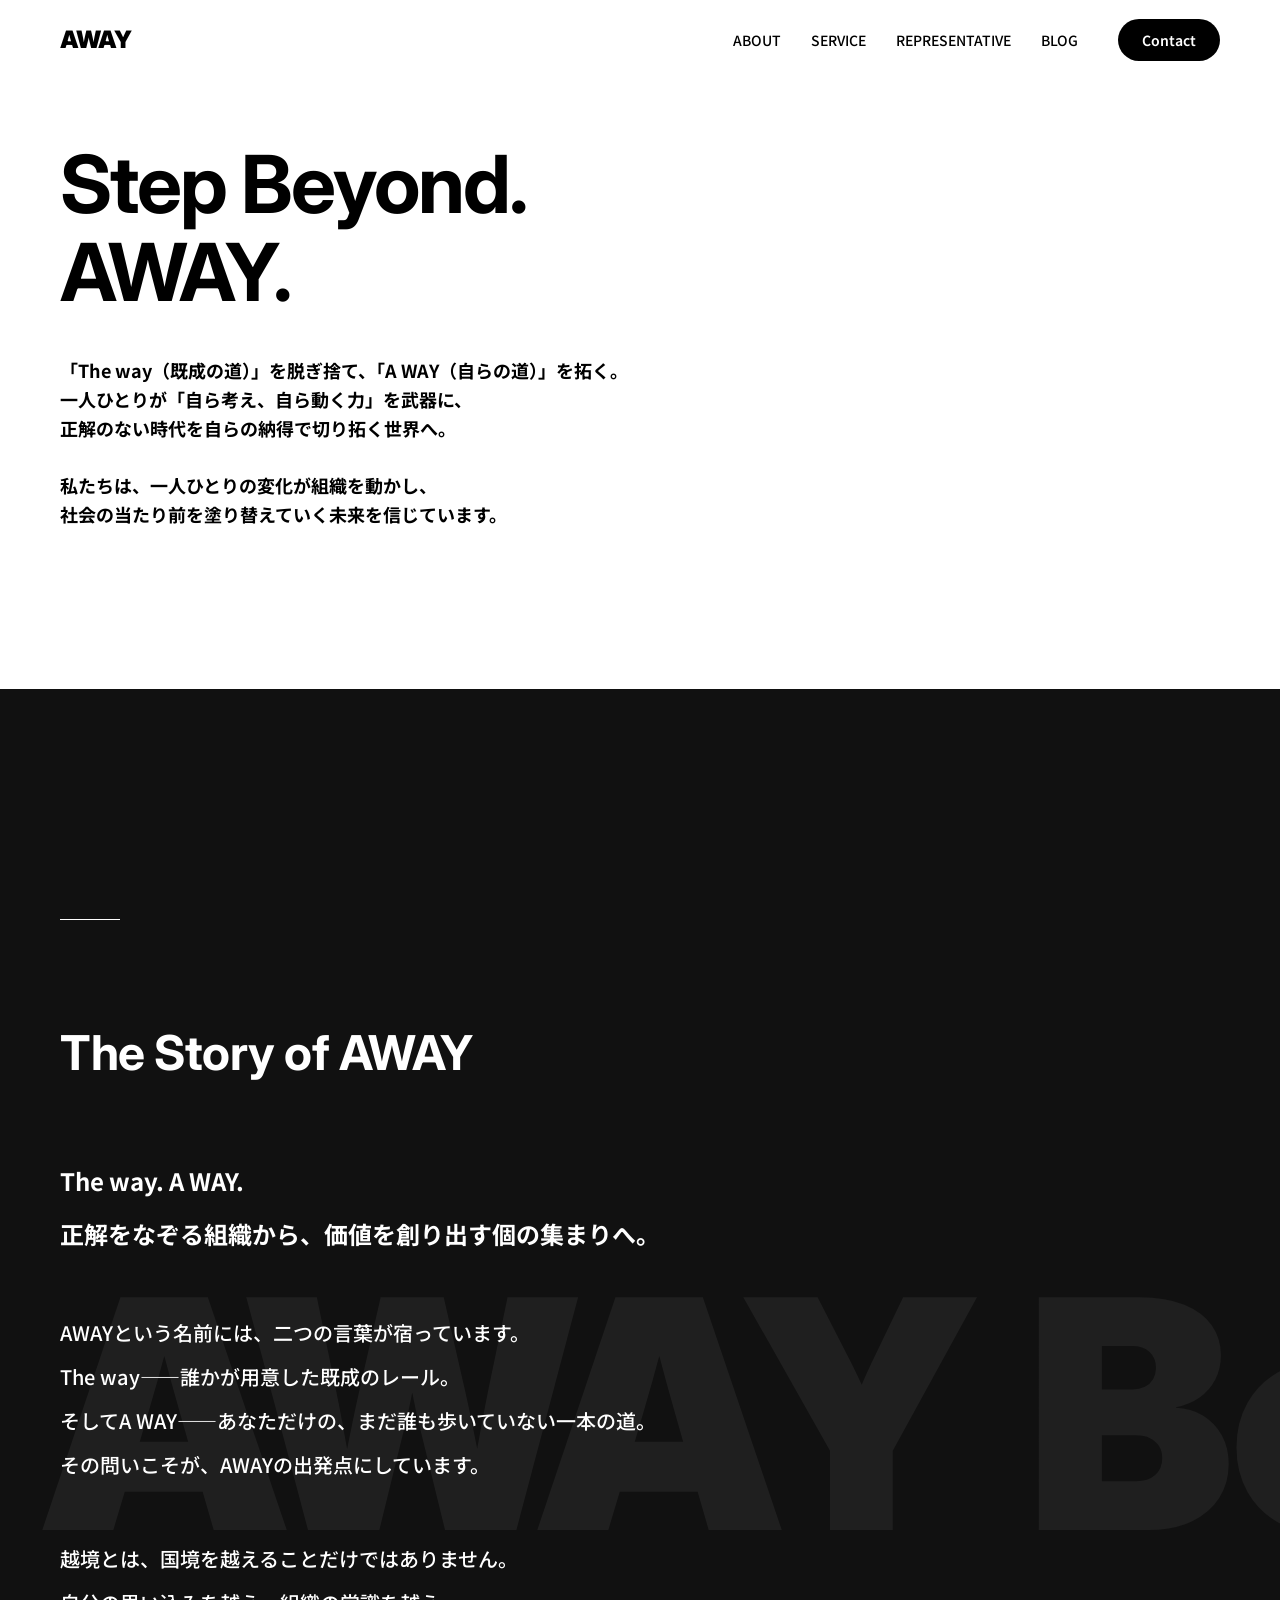
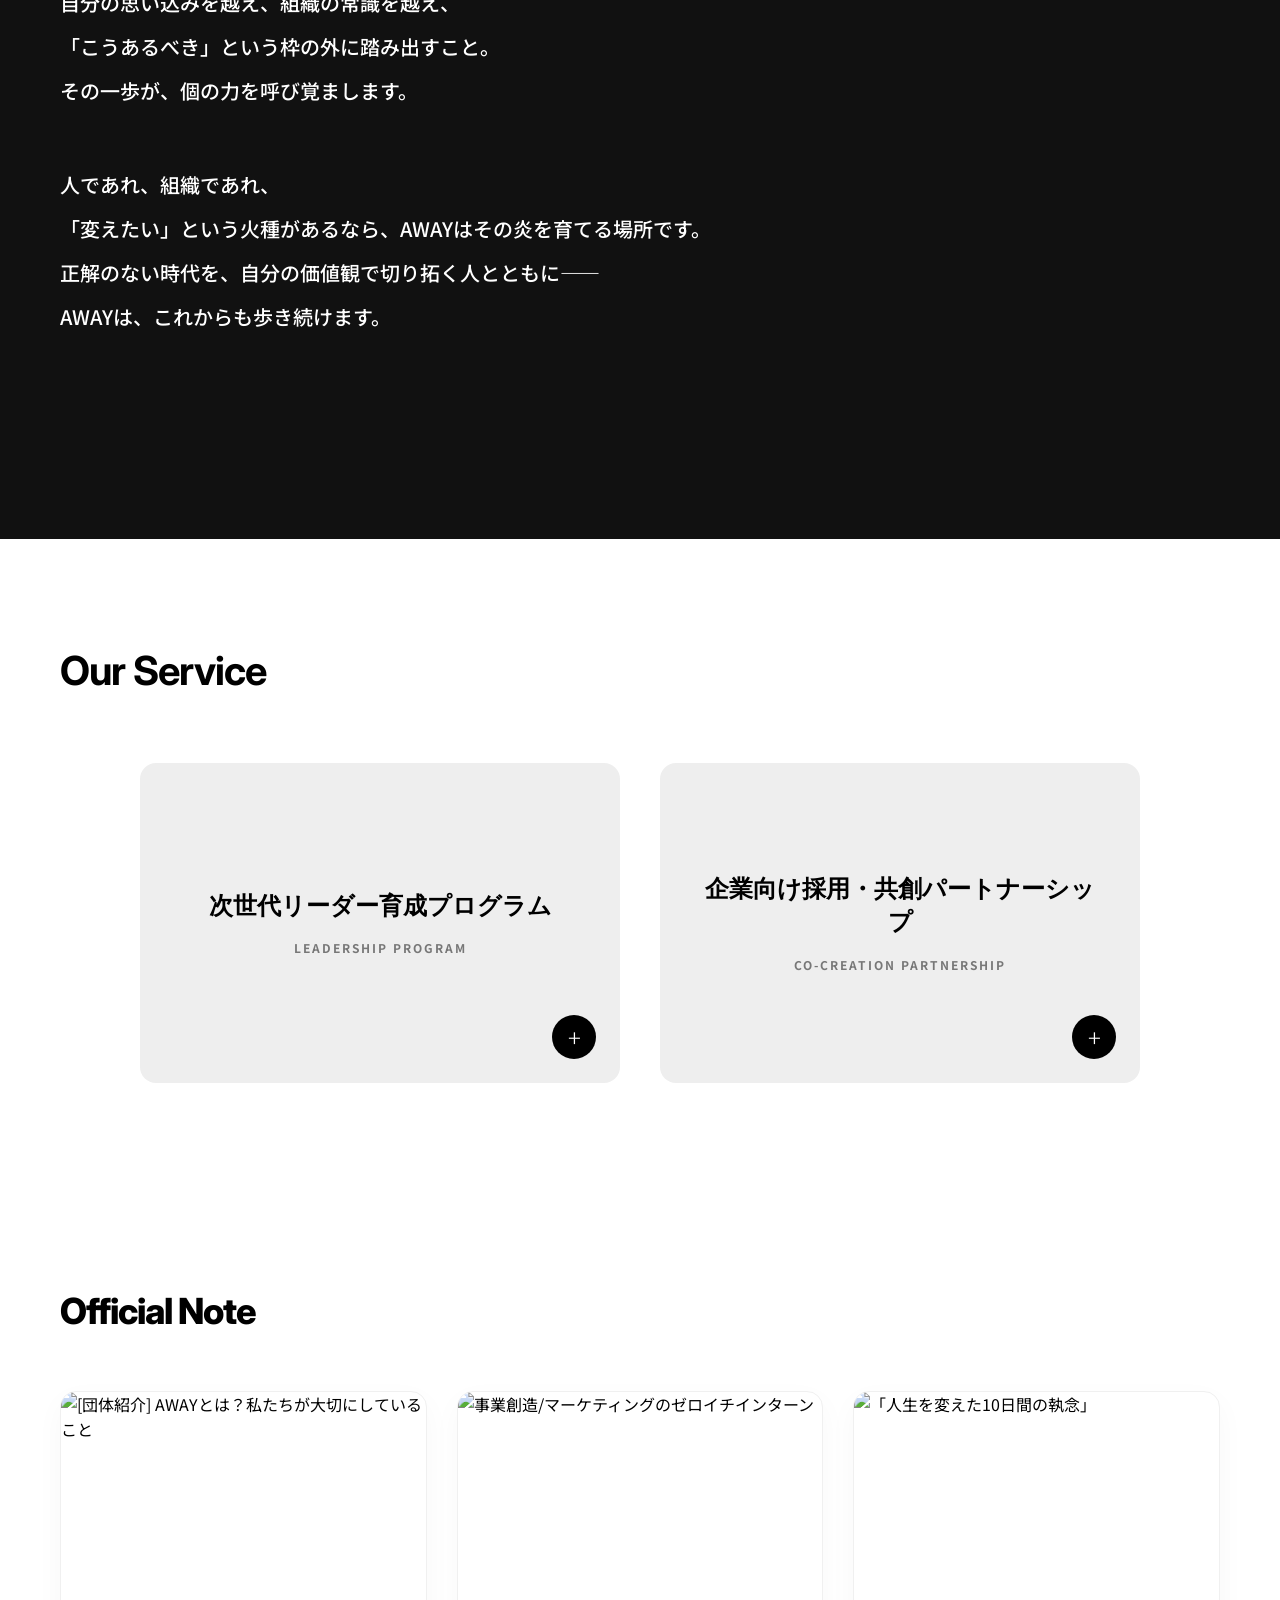
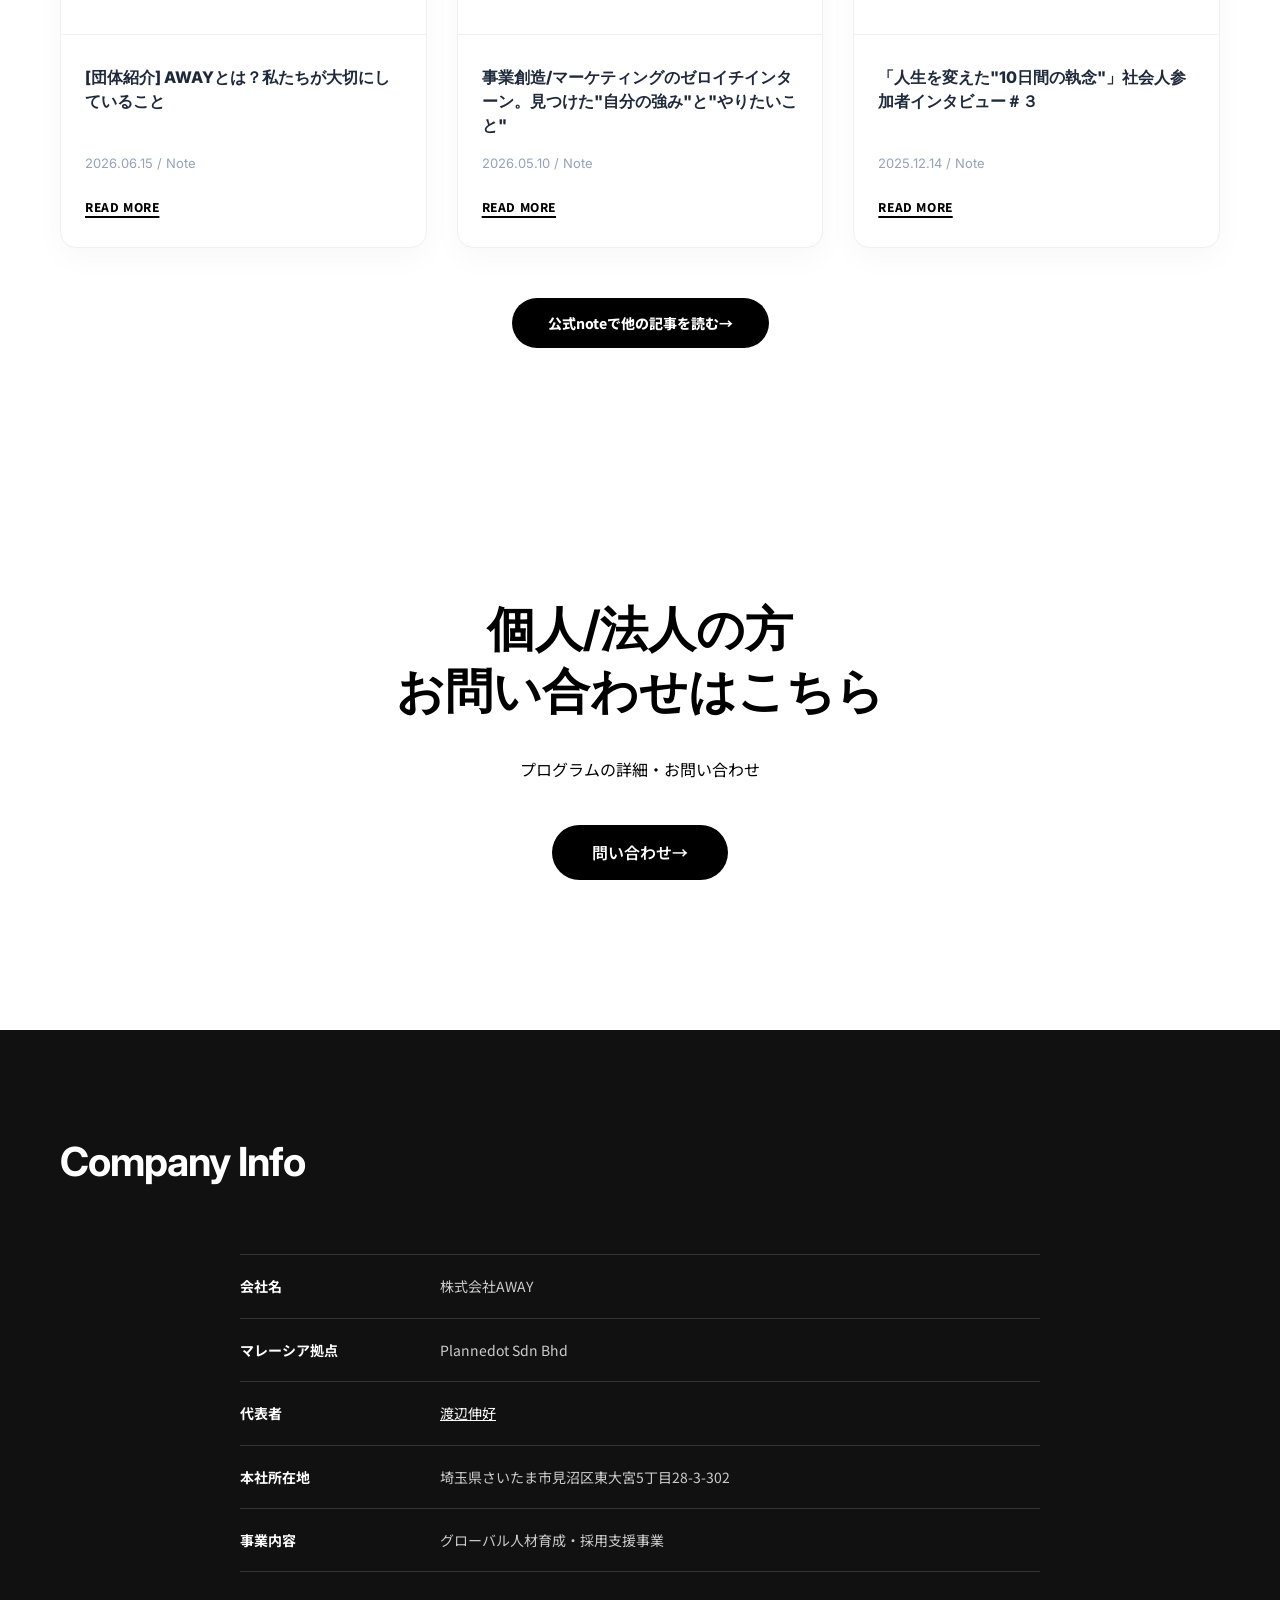
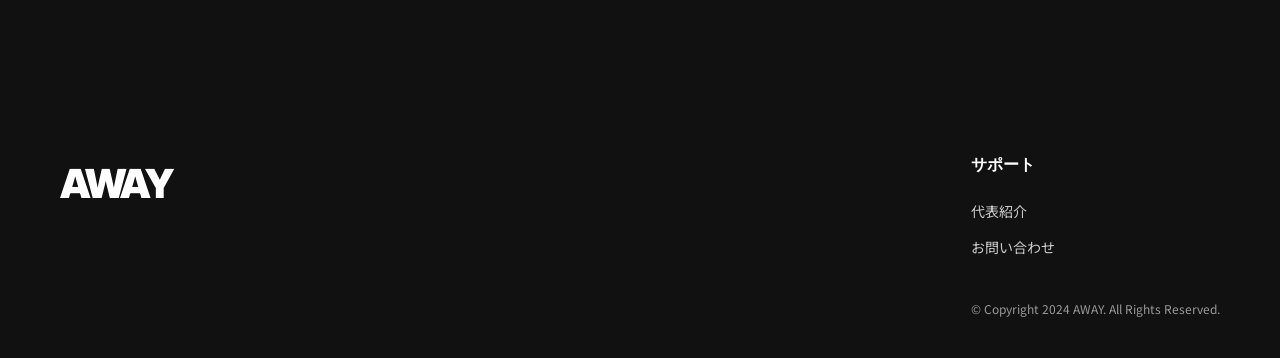
==== commit 3bbc165f: "フッターのプログラム一覧を削除" ====
--- a/index.html
+++ b/index.html
@@ -201,13 +201,6 @@
             </div>
             <div class="footer-links">
                 <div class="footer-column">
-                    <h4>プログラム</h4>
-                    <ul>
-                        <li><a href="#">学生向け</a></li>
-                        <li><a href="business-program.html">法人向け</a></li>
-                    </ul>
-                </div>
-                <div class="footer-column">
                     <h4>サポート</h4>
                     <ul>
                         <li><a href="representative.html">代表紹介</a></li>
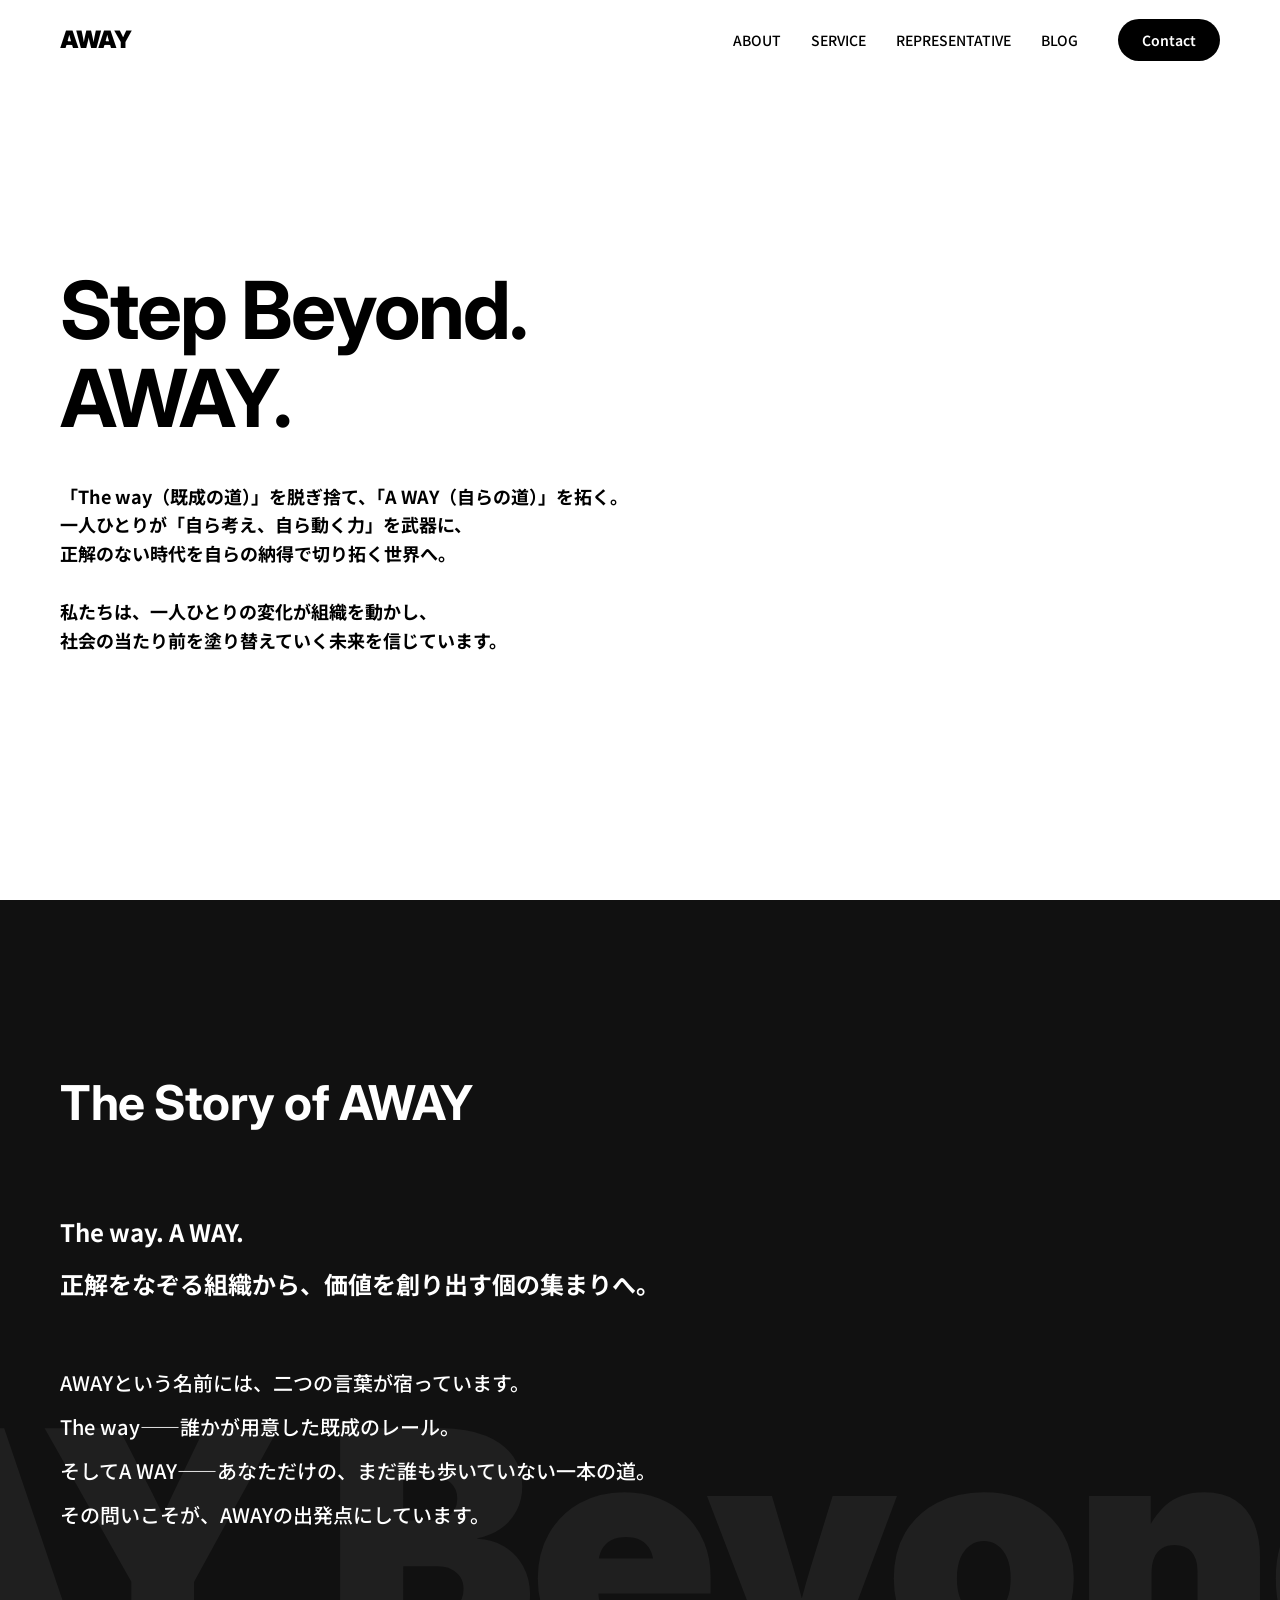
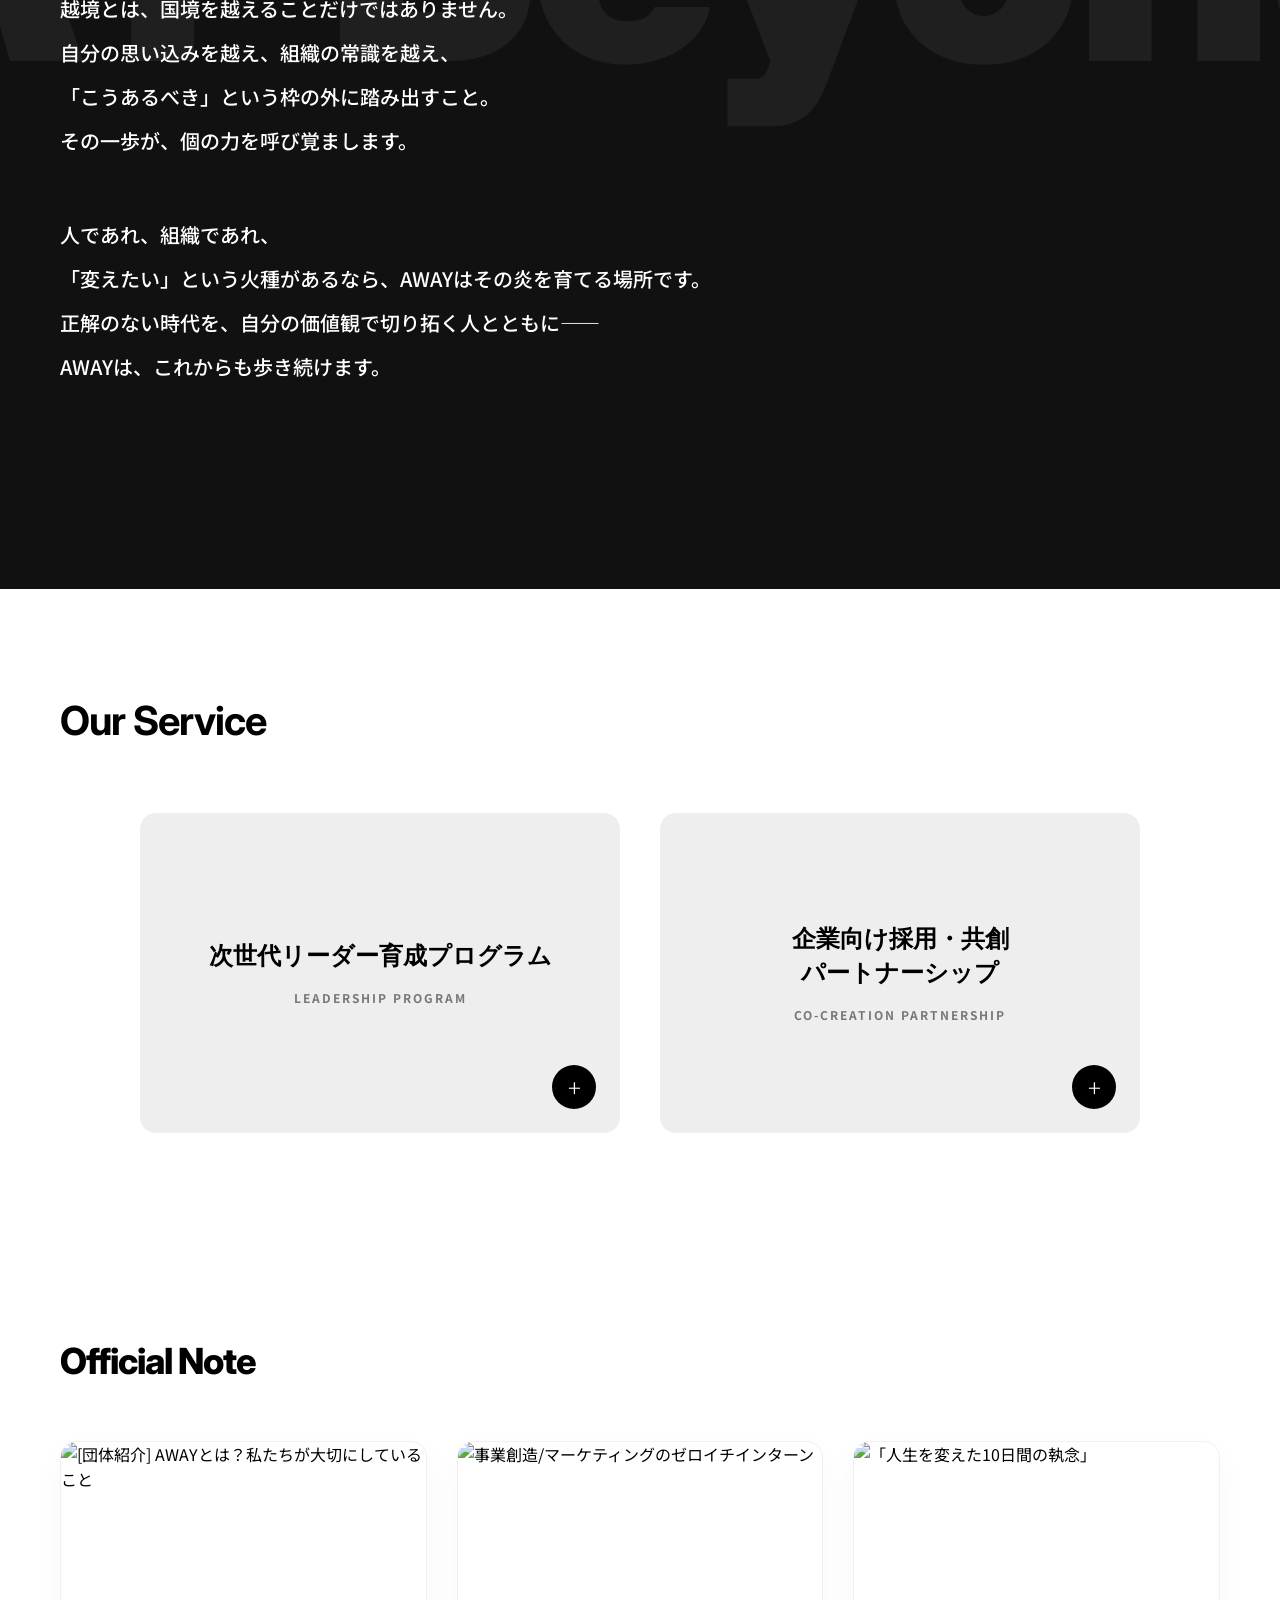
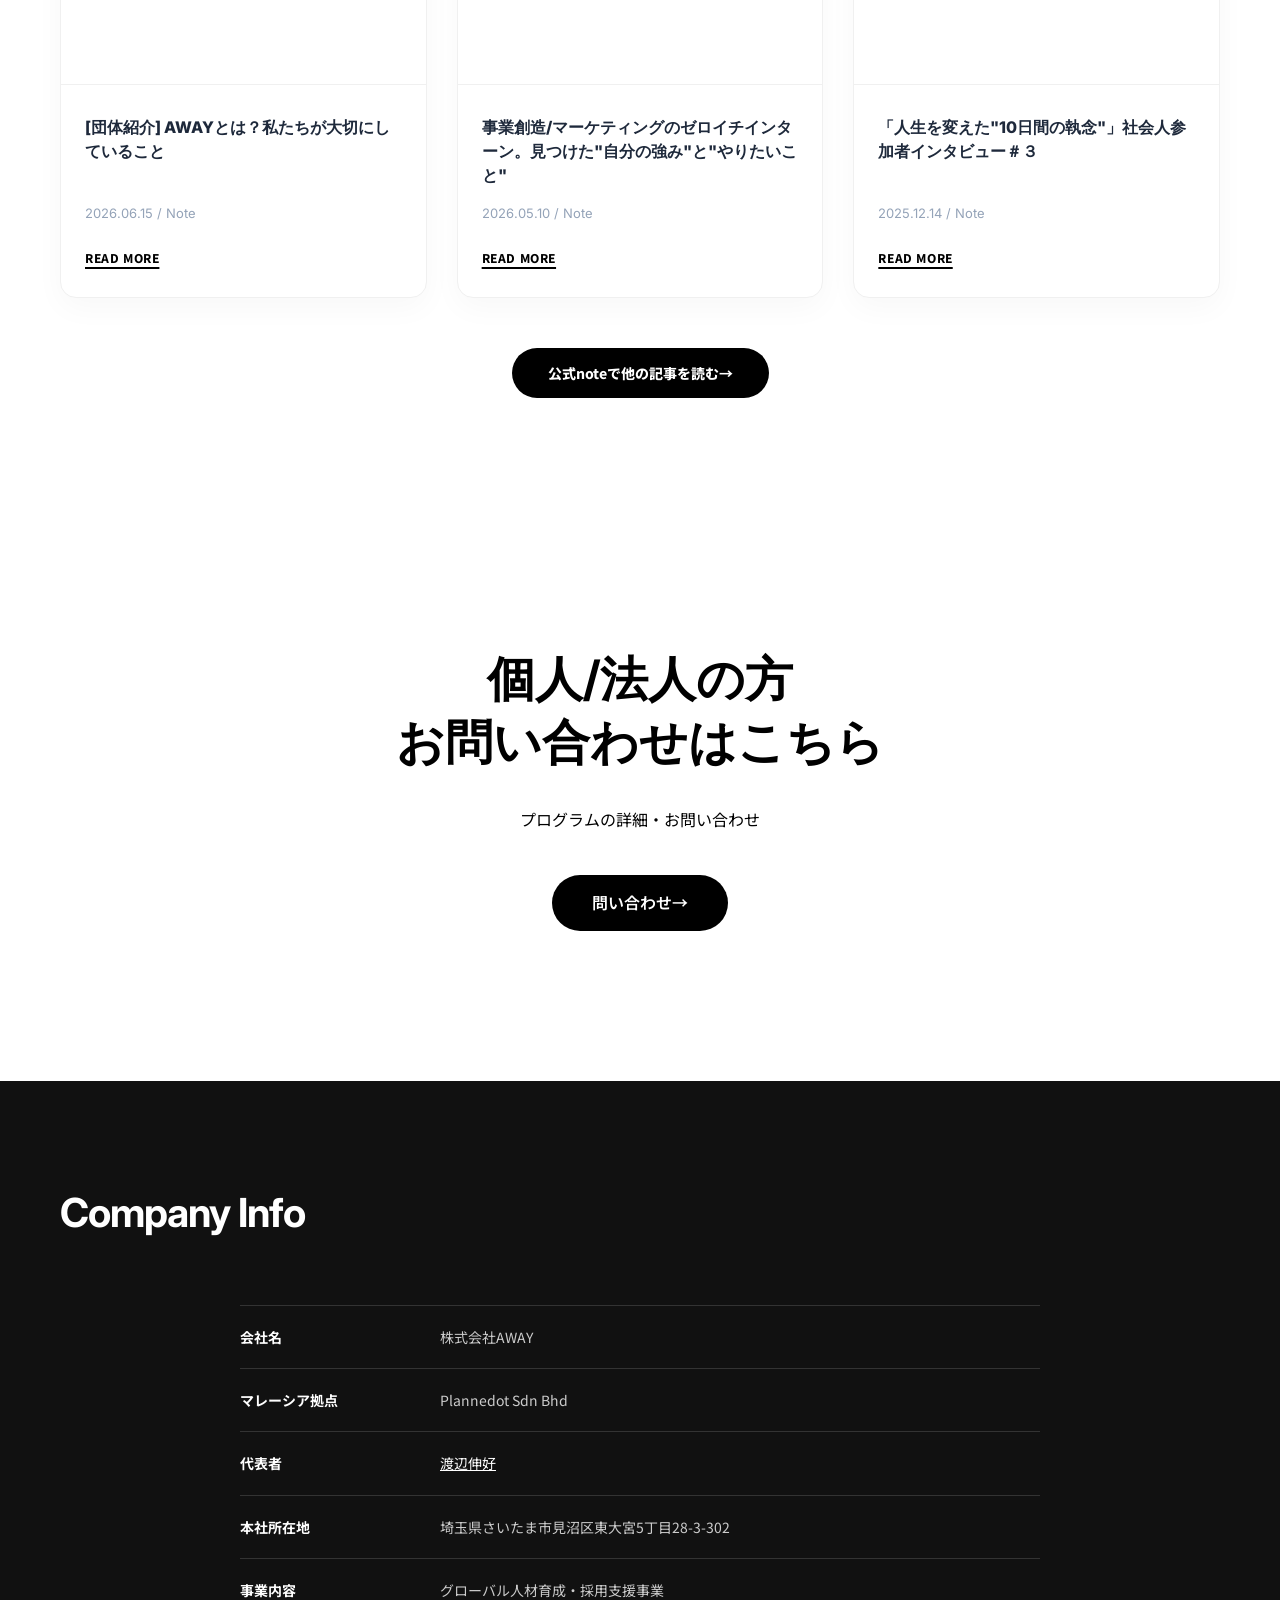
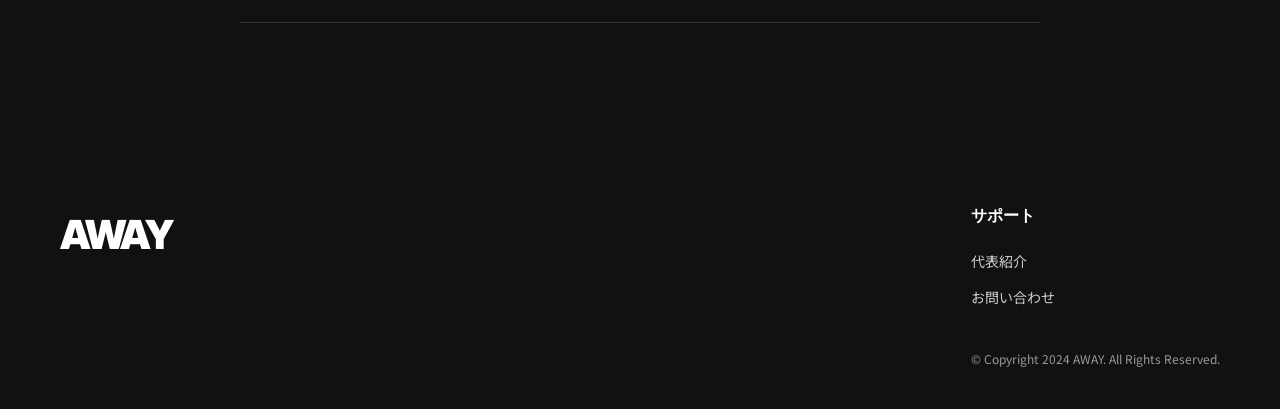
==== commit be67c063: "feat: ヒーローエリアとミッションセクションの表示調整、およびタイトルの微調整" ====
--- a/index.html
+++ b/index.html
@@ -11,13 +11,34 @@
         href="https://fonts.googleapis.com/css2?family=Inter:wght@400;500;600;700&family=Noto+Sans+JP:wght@400;500;700&display=swap"
         rel="stylesheet">
     <link rel="icon" href="favicon.png" type="image/png">
-    <link rel="stylesheet" href="styles.css?v=1.0.1">
+    <link rel="stylesheet" href="styles.css">
+    <style>
+        .hero {
+            height: 100vh !important;
+            height: 100dvh !important;
+            background-color: #ffffff !important;
+            box-sizing: border-box !important;
+        }
+        .hero .container {
+            height: 100% !important;
+            display: flex !important;
+            flex-direction: column !important;
+            justify-content: center !important;
+            padding-top: var(--header-height) !important;
+            box-sizing: border-box !important;
+        }
+    </style>
 </head>
 
 <body>
     <header class="header">
         <div class="container header-container">
             <a href="#" class="logo">AWAY</a>
+            <button class="menu-toggle" aria-label="メニューを開閉する">
+                <span></span>
+                <span></span>
+                <span></span>
+            </button>
             <nav class="nav">
                 <ul class="nav-list">
                     <li><a href="#about">ABOUT</a></li>
@@ -48,7 +69,6 @@
         <section class="story theme-dark">
             <div class="story-background-text" aria-hidden="true">AWAY Beyond</div>
             <div class="container" style="position: relative; z-index: 2;">
-                <div class="hero-divider"></div>
                 <div class="hero-description-block">
                     <h2 class="story-title">The Story of AWAY</h2>
                     <p class="story-lead">
@@ -93,7 +113,7 @@
                     
                     <a href="business-program.html" class="program-item">
                         <div class="program-item-content">
-                            <h3 class="program-item-title-ja">企業向け採用・共創パートナーシップ</h3>
+                            <h3 class="program-item-title-ja">企業向け採用・共創<span style="white-space: nowrap;">パートナーシップ</span></h3>
                             <p class="program-item-subtitle-en">CO-CREATION PARTNERSHIP</p>
                         </div>
                         <div class="program-item-icon">
@@ -212,7 +232,7 @@
         </div>
     </footer>
 
-    <script src="script.js"></script>
+    <script src="script.js?v=1.0.2"></script>
 </body>
 
 </html>
--- a/styles.css
+++ b/styles.css
@@ -123,8 +123,19 @@
 
 /* Hero Section */
 .hero {
-    padding-top: calc(var(--header-height) + 60px);
-    padding-bottom: 100px;
+    height: 100vh;
+    height: 100dvh;
+    box-sizing: border-box;
+    background-color: var(--bg-color);
+}
+
+.hero .container {
+    height: 100%;
+    display: flex;
+    flex-direction: column;
+    justify-content: center;
+    padding-top: var(--header-height);
+    box-sizing: border-box;
 }
 
 .hero-title {
@@ -538,6 +549,7 @@
 
 .radio-group {
     display: flex;
+    flex-wrap: wrap;
     gap: 30px;
     padding: 10px 0;
 }
@@ -767,18 +779,92 @@
 
 
 /* Responsive */
+.menu-toggle {
+    display: none;
+}
+
 @media (max-width: 768px) {
     .header-container {
         padding: 0 20px;
     }
 
+    .menu-toggle {
+        display: flex;
+        flex-direction: column;
+        justify-content: space-between;
+        width: 30px;
+        height: 20px;
+        background: transparent;
+        border: none;
+        cursor: pointer;
+        z-index: 1001;
+        padding: 0;
+    }
+
+    .menu-toggle span {
+        display: block;
+        width: 100%;
+        height: 2px;
+        background-color: #000;
+        transition: all 0.3s ease;
+    }
+
+    .menu-toggle.active span:nth-child(1) {
+        transform: translateY(9px) rotate(45deg);
+    }
+    .menu-toggle.active span:nth-child(2) {
+        opacity: 0;
+    }
+    .menu-toggle.active span:nth-child(3) {
+        transform: translateY(-9px) rotate(-45deg);
+    }
+
     .nav {
-        display: none;
-        /* simple hide for now */
+        position: fixed;
+        top: 0;
+        right: -100%;
+        width: 80%;
+        max-width: 300px;
+        height: 100vh;
+        background-color: #fff;
+        box-shadow: -10px 0 20px rgba(0,0,0,0.1);
+        padding: 100px 40px 40px;
+        transition: right 0.3s ease;
+        z-index: 1000;
+        flex-direction: column;
+        align-items: flex-start;
+        gap: 30px;
+    }
+
+    .nav.active {
+        right: 0;
+    }
+
+    .nav-list {
+        flex-direction: column;
+        gap: 20px;
+        width: 100%;
+    }
+
+    .nav-list a {
+        font-size: 18px;
+        display: block;
+        width: 100%;
+    }
+
+    .nav .btn {
+        width: 100%;
+        text-align: center;
+    }
+
+    .hero {
+        min-height: auto;
+        padding-top: calc(var(--header-height) + 40px);
+        padding-bottom: 60px;
     }
 
     .hero-title {
-        font-size: 48px;
+        font-size: 38px;
     }
 
     .program-item {
@@ -794,8 +880,6 @@
         margin-right: 0;
     }
 
-
-
     .news-grid {
         grid-template-columns: 1fr;
     }
